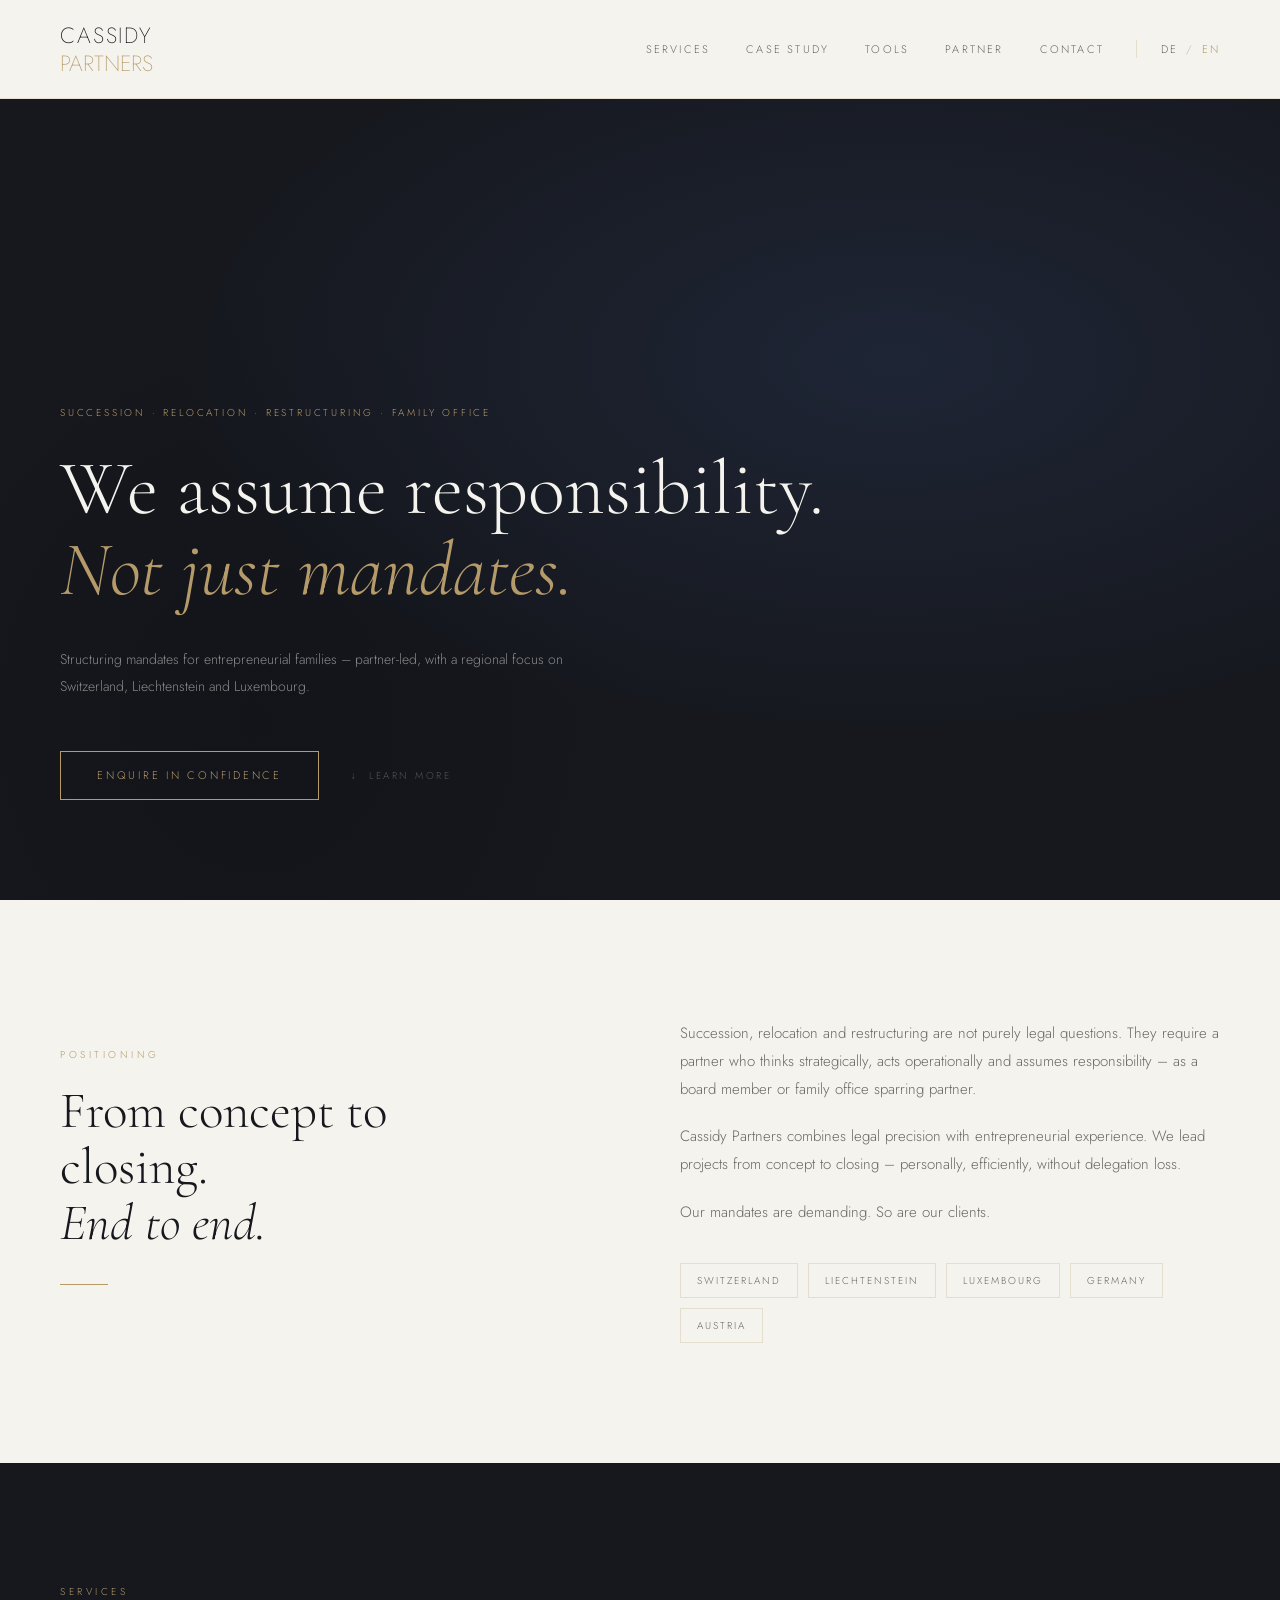
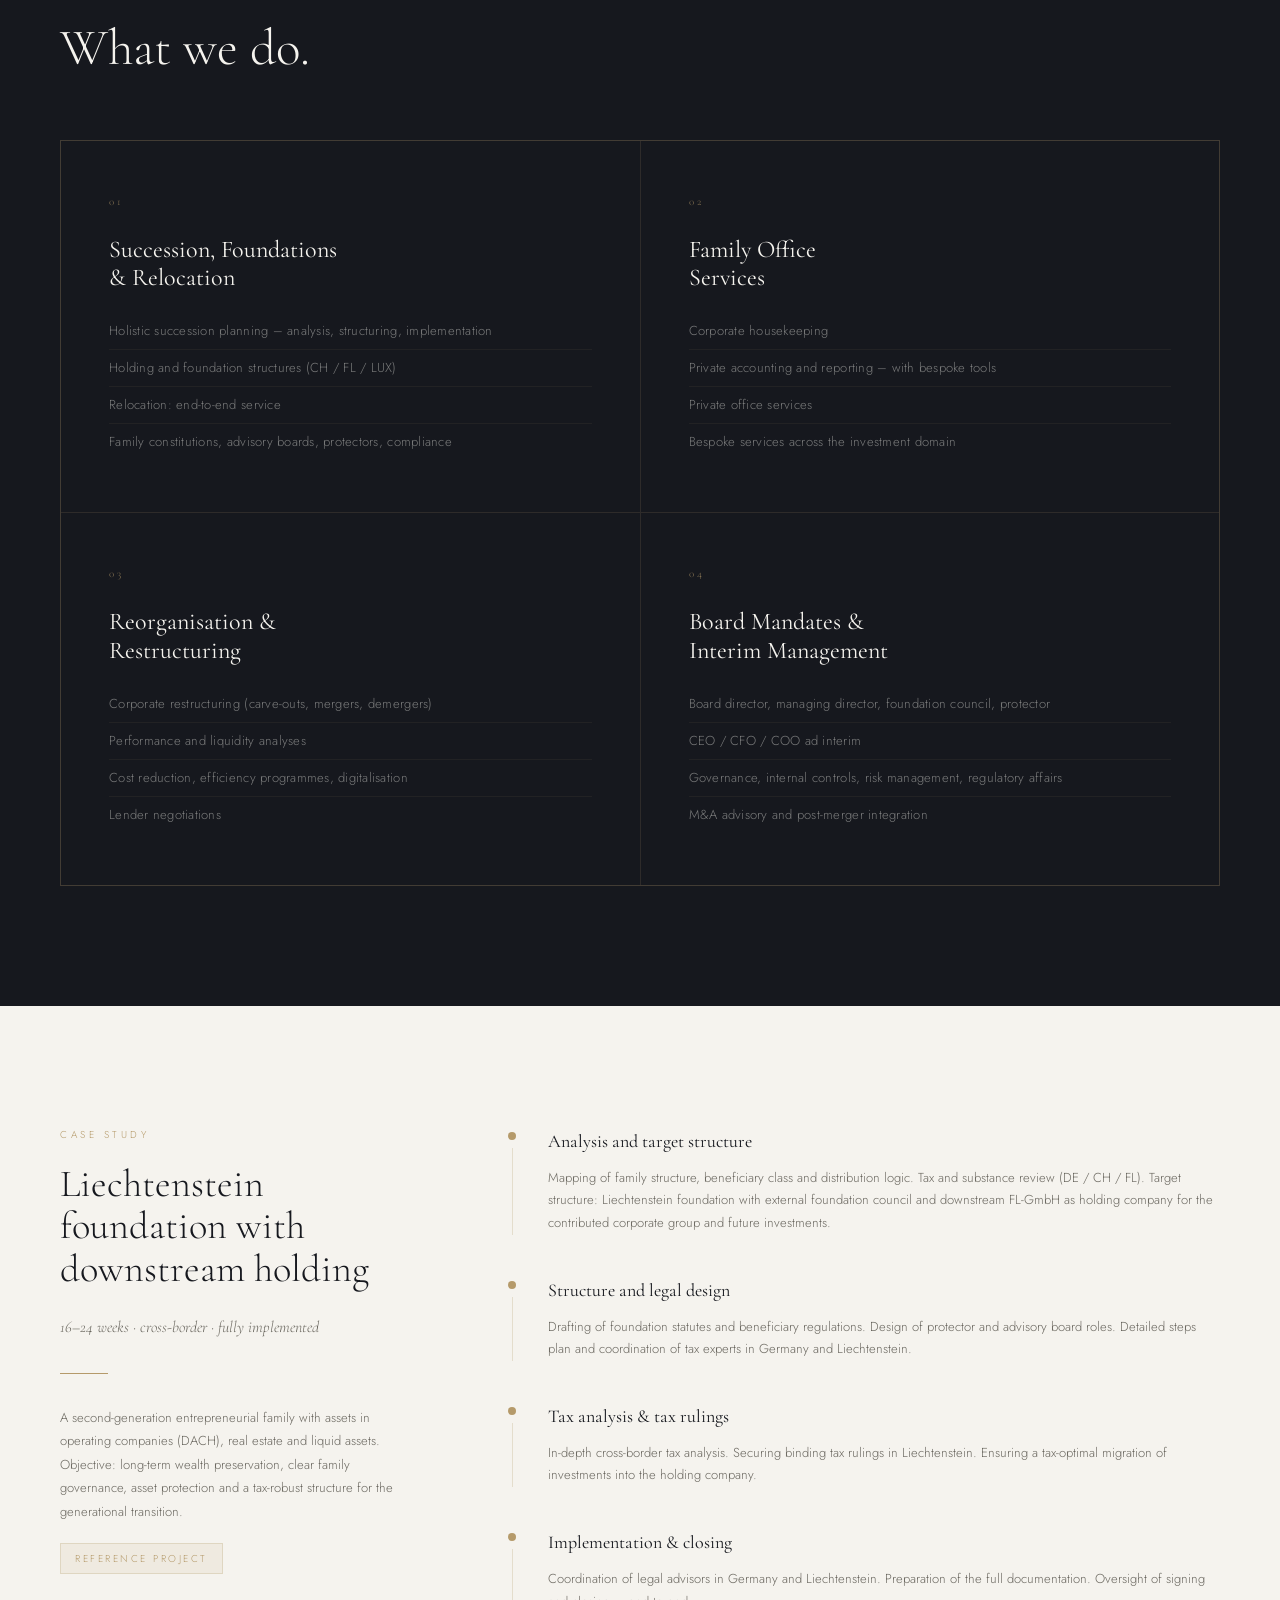
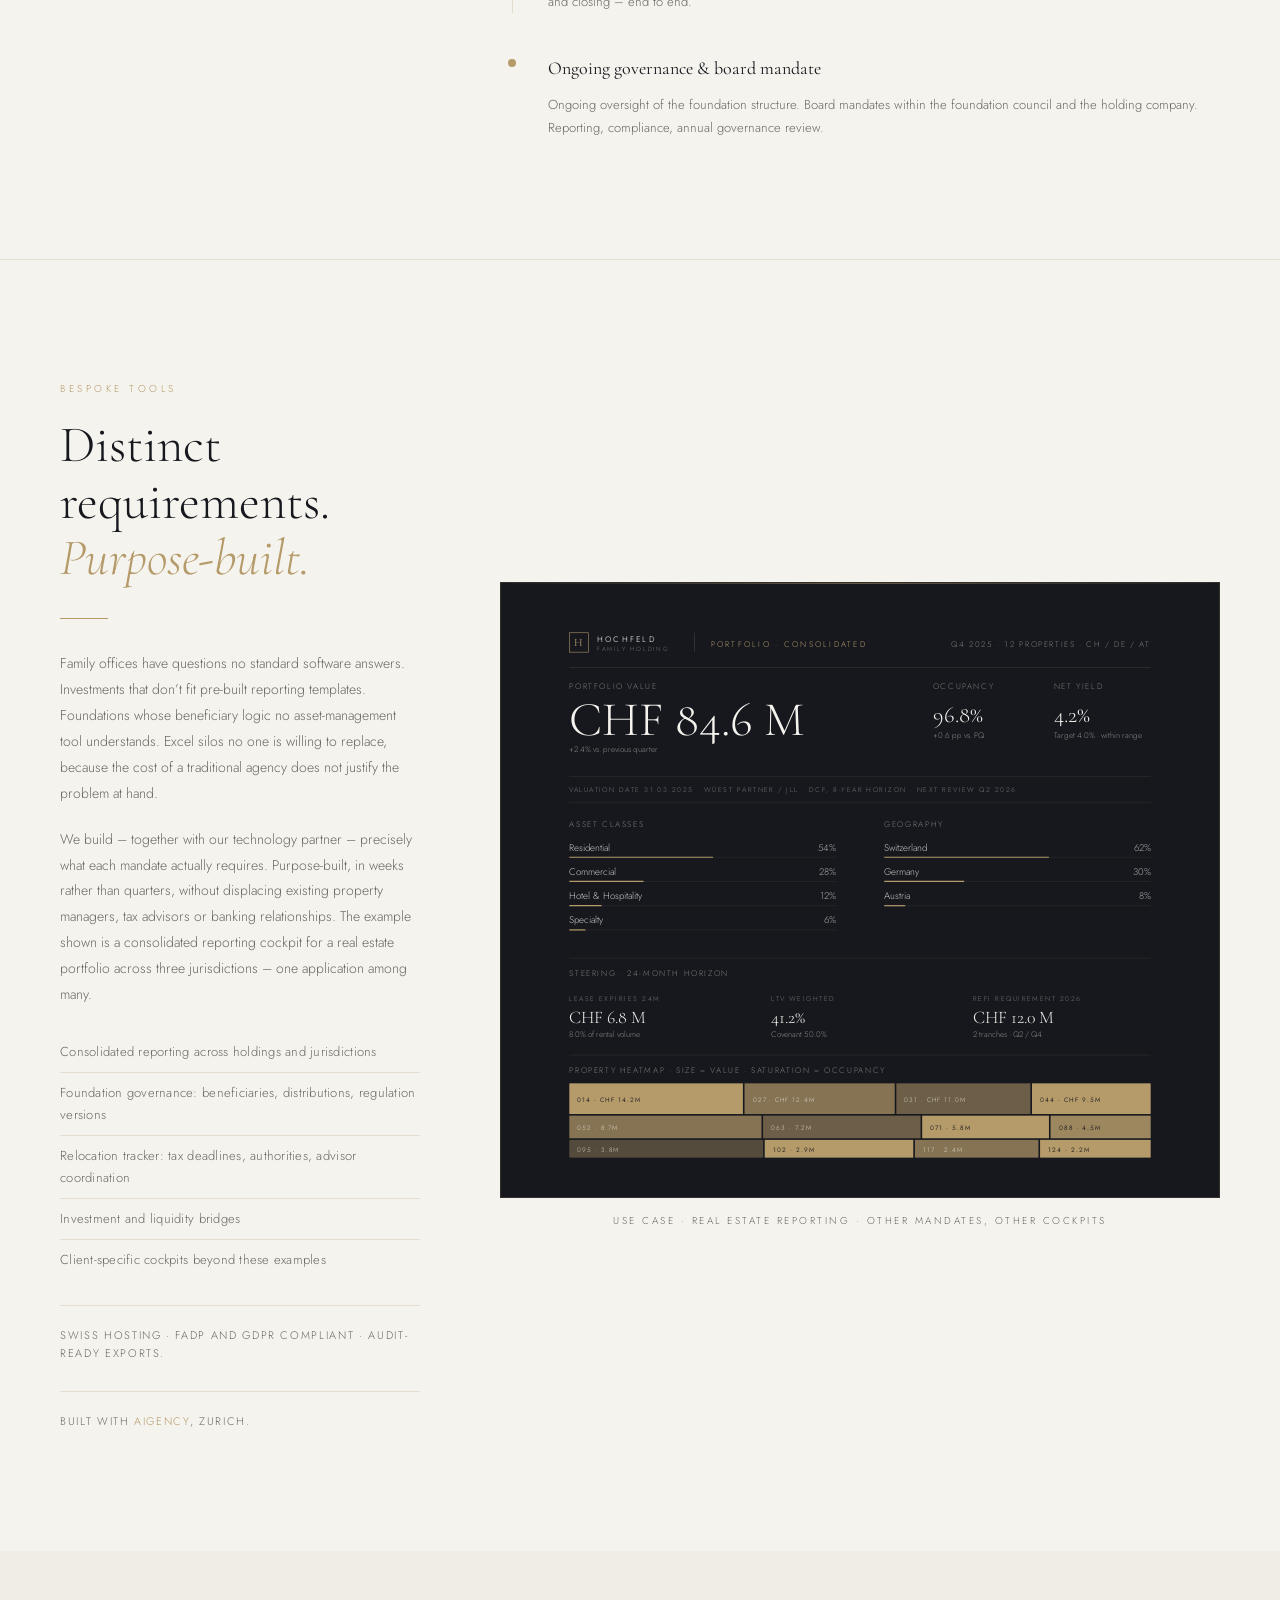
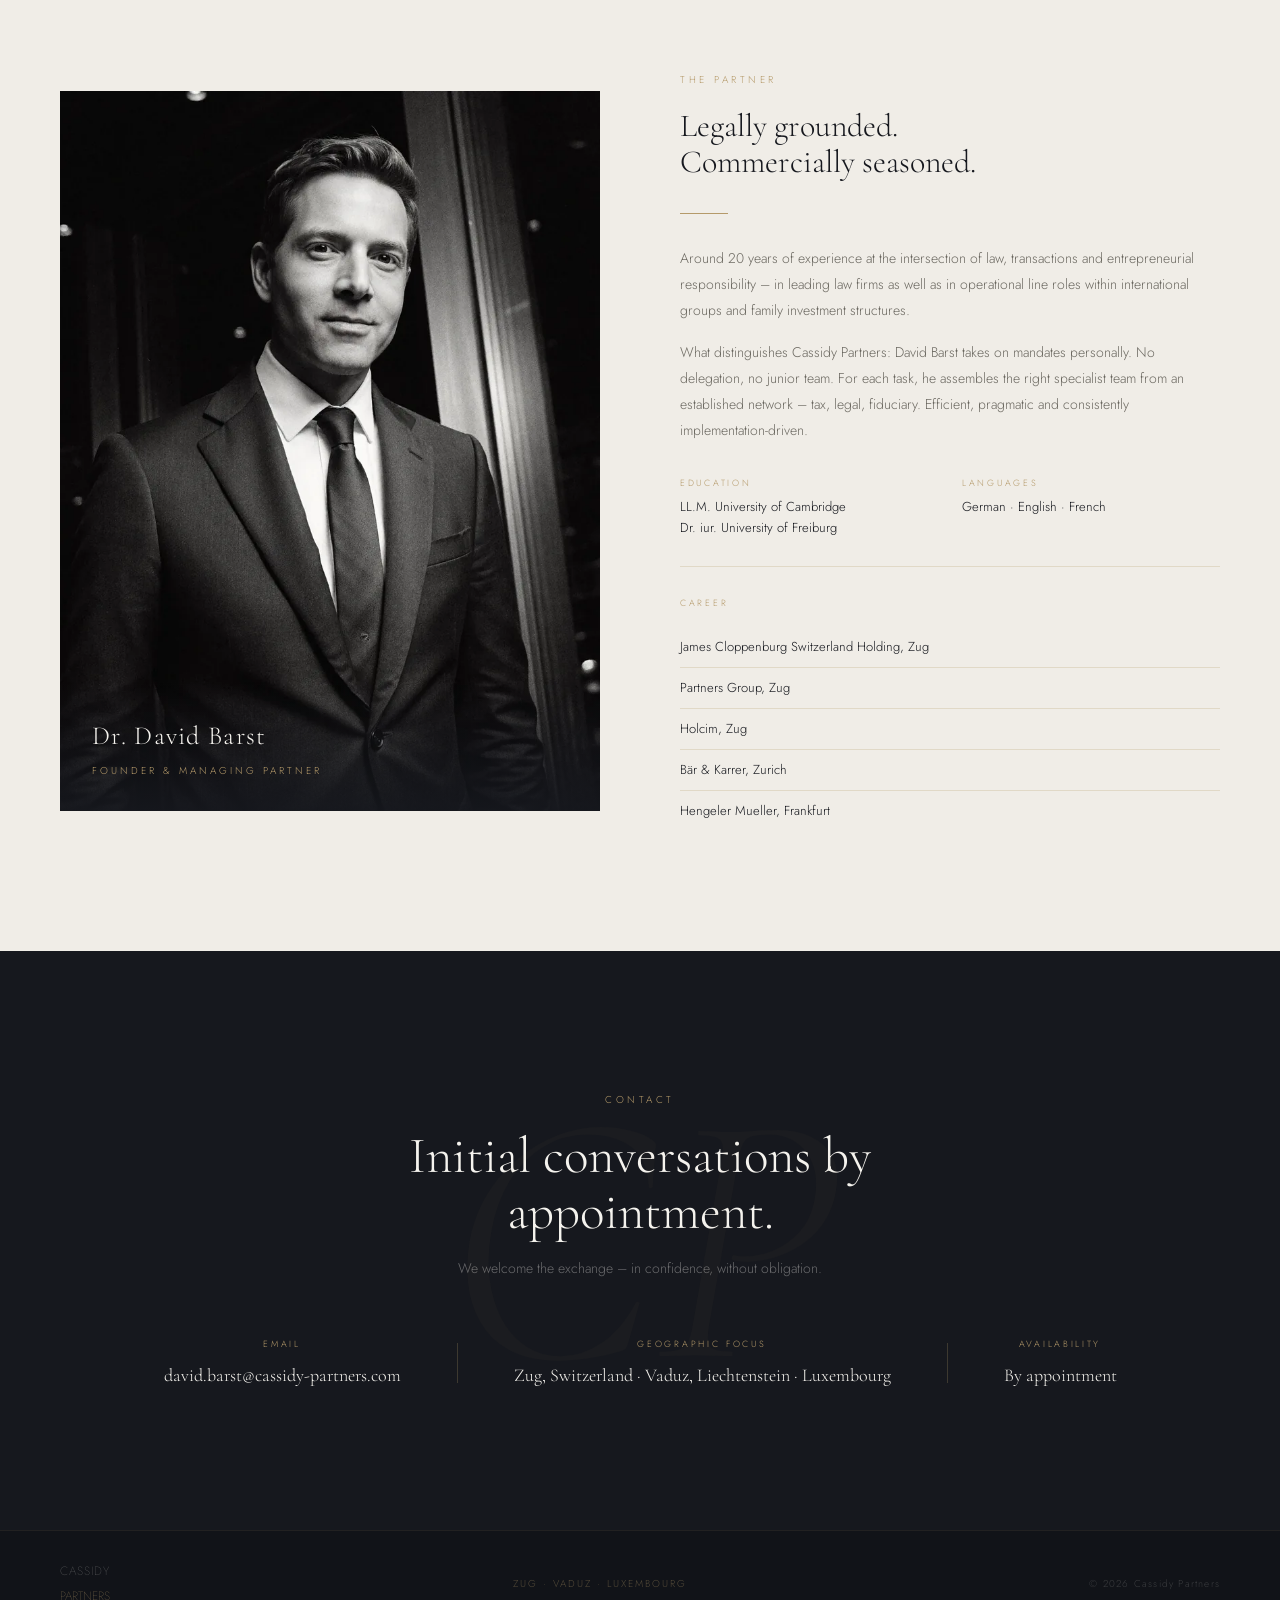
==== index-en.html @ 173b1f9b "Iteration 12: EN-Version + DE|EN-Sprachumschalter" ====
<!DOCTYPE html>
<html lang="en-GB">
<head>
  <meta charset="UTF-8">
  <meta name="viewport" content="width=device-width, initial-scale=1.0">
  <title>Cassidy Partners</title>
  <meta name="description" content="Cassidy Partners structures and implements complex succession, relocation and restructuring projects across Switzerland, Liechtenstein and Luxembourg.">
  <link rel="preconnect" href="https://fonts.googleapis.com">
  <link rel="preconnect" href="https://fonts.gstatic.com" crossorigin>
  <link href="https://fonts.googleapis.com/css2?family=Cormorant+Garamond:ital,wght@0,300;0,400;0,500;1,300;1,400&family=Jost:wght@200;300;400&display=swap" rel="stylesheet">
  <link rel="stylesheet" href="styles.css">
</head>
<body>

<!-- NAV -->
<nav>
  <a class="nav-logo" href="#">
    <span class="l1">Cassidy</span>
    <span class="l2">Partners</span>
  </a>
  <div class="nav-right">
    <ul class="nav-links">
      <li><a href="#leistungen">Services</a></li>
      <li><a href="#case">Case Study</a></li>
      <li><a href="#cockpit">Tools</a></li>
      <li><a href="#partner">Partner</a></li>
      <li><a href="#kontakt">Contact</a></li>
    </ul>
    <div class="nav-lang">
      <a href="index.html">DE</a>
      <span class="nav-lang-sep">/</span>
      <span class="nav-lang-active">EN</span>
    </div>
  </div>
</nav>

<!-- HERO -->
<section id="hero">
  <div class="hero-bg"></div>
  <p class="hero-eyebrow">Succession &middot; Relocation &middot; Restructuring &middot; Family Office</p>
  <h1 class="hero-headline">We assume responsibility.<br><em>Not just mandates.</em></h1>
  <p class="hero-sub">Structuring mandates for entrepreneurial families &ndash; partner-led, with a regional focus on Switzerland, Liechtenstein and Luxembourg.</p>
  <div class="hero-cta">
    <a href="#kontakt" class="btn-primary">Enquire in confidence</a>
    <span class="hero-scroll">&#8595;&nbsp; Learn more</span>
  </div>
</section>

<!-- POSITIONING -->
<section id="intro">
  <div class="intro-left reveal">
    <span class="section-label">Positioning</span>
    <h2 class="section-title">From concept to closing.<br><em>End to end.</em></h2>
    <div class="divider"></div>
  </div>
  <div class="intro-right reveal">
    <p>Succession, relocation and restructuring are not purely legal questions. They require a partner who thinks strategically, acts operationally and assumes responsibility &ndash; as a board member or family office sparring partner.</p>
    <p>Cassidy Partners combines legal precision with entrepreneurial experience. We lead projects from concept to closing &ndash; personally, efficiently, without delegation loss.</p>
    <p>Our mandates are demanding. So are our clients.</p>
    <div class="tag-row">
      <span class="tag">Switzerland</span>
      <span class="tag">Liechtenstein</span>
      <span class="tag">Luxembourg</span>
      <span class="tag">Germany</span>
      <span class="tag">Austria</span>
    </div>
  </div>
</section>

<!-- SERVICES -->
<section id="leistungen">
  <span class="section-label">Services</span>
  <h2 class="section-title reveal">What we do.</h2>
  <div class="services-grid">
    <div class="service-card reveal">
      <span class="service-num">01</span>
      <h3>Succession, Foundations<br>&amp; Relocation</h3>
      <ul>
        <li>Holistic succession planning &ndash; analysis, structuring, implementation</li>
        <li>Holding and foundation structures (CH / FL / LUX)</li>
        <li>Relocation: end-to-end service</li>
        <li>Family constitutions, advisory boards, protectors, compliance</li>
      </ul>
    </div>
    <div class="service-card reveal">
      <span class="service-num">02</span>
      <h3>Family Office<br>Services</h3>
      <ul>
        <li>Corporate housekeeping</li>
        <li>Private accounting and reporting &ndash; with bespoke tools</li>
        <li>Private office services</li>
        <li>Bespoke services across the investment domain</li>
      </ul>
    </div>
    <div class="service-card reveal">
      <span class="service-num">03</span>
      <h3>Reorganisation &amp;<br>Restructuring</h3>
      <ul>
        <li>Corporate restructuring (carve-outs, mergers, demergers)</li>
        <li>Performance and liquidity analyses</li>
        <li>Cost reduction, efficiency programmes, digitalisation</li>
        <li>Lender negotiations</li>
      </ul>
    </div>
    <div class="service-card reveal">
      <span class="service-num">04</span>
      <h3>Board Mandates &amp;<br>Interim Management</h3>
      <ul>
        <li>Board director, managing director, foundation council, protector</li>
        <li>CEO / CFO / COO ad interim</li>
        <li>Governance, internal controls, risk management, regulatory affairs</li>
        <li>M&amp;A advisory and post-merger integration</li>
      </ul>
    </div>
  </div>
</section>

<!-- CASE STUDY -->
<section id="case">
  <div class="case-left reveal">
    <span class="section-label">Case Study</span>
    <h2 class="section-title">Liechtenstein foundation with downstream holding</h2>
    <p class="case-subtitle">16&ndash;24 weeks &middot; cross-border &middot; fully implemented</p>
    <div class="divider"></div>
    <p class="case-context">A second-generation entrepreneurial family with assets in operating companies (DACH), real estate and liquid assets. Objective: long-term wealth preservation, clear family governance, asset protection and a tax-robust structure for the generational transition.</p>
    <span class="case-badge">Reference project</span>
  </div>
  <div class="timeline reveal">
    <div class="timeline-step">
      <div class="step-line"><div class="step-dot"></div><div class="step-connector"></div></div>
      <div class="step-content">
        <h4>Analysis and target structure</h4>
        <p>Mapping of family structure, beneficiary class and distribution logic. Tax and substance review (DE / CH / FL). Target structure: Liechtenstein foundation with external foundation council and downstream FL-GmbH as holding company for the contributed corporate group and future investments.</p>
      </div>
    </div>
    <div class="timeline-step">
      <div class="step-line"><div class="step-dot"></div><div class="step-connector"></div></div>
      <div class="step-content">
        <h4>Structure and legal design</h4>
        <p>Drafting of foundation statutes and beneficiary regulations. Design of protector and advisory board roles. Detailed steps plan and coordination of tax experts in Germany and Liechtenstein.</p>
      </div>
    </div>
    <div class="timeline-step">
      <div class="step-line"><div class="step-dot"></div><div class="step-connector"></div></div>
      <div class="step-content">
        <h4>Tax analysis &amp; tax rulings</h4>
        <p>In-depth cross-border tax analysis. Securing binding tax rulings in Liechtenstein. Ensuring a tax-optimal migration of investments into the holding company.</p>
      </div>
    </div>
    <div class="timeline-step">
      <div class="step-line"><div class="step-dot"></div><div class="step-connector"></div></div>
      <div class="step-content">
        <h4>Implementation &amp; closing</h4>
        <p>Coordination of legal advisors in Germany and Liechtenstein. Preparation of the full documentation. Oversight of signing and closing &ndash; end to end.</p>
      </div>
    </div>
    <div class="timeline-step">
      <div class="step-line"><div class="step-dot"></div></div>
      <div class="step-content">
        <h4>Ongoing governance &amp; board mandate</h4>
        <p>Ongoing oversight of the foundation structure. Board mandates within the foundation council and the holding company. Reporting, compliance, annual governance review.</p>
      </div>
    </div>
  </div>
</section>

<!-- COCKPIT (REAL ESTATE) -->
<section id="cockpit">
  <div class="cockpit-left reveal">
    <span class="section-label">Bespoke Tools</span>
    <h2 class="section-title">Distinct requirements.<br><em>Purpose-built.</em></h2>
    <div class="divider"></div>
    <p class="cockpit-lead">Family offices have questions no standard software answers. Investments that don&rsquo;t fit pre-built reporting templates. Foundations whose beneficiary logic no asset-management tool understands. Excel silos no one is willing to replace, because the cost of a traditional agency does not justify the problem at hand.</p>
    <p class="cockpit-lead">We build &ndash; together with our technology partner &ndash; precisely what each mandate actually requires. Purpose-built, in weeks rather than quarters, without displacing existing property managers, tax advisors or banking relationships. The example shown is a consolidated reporting cockpit for a real estate portfolio across three jurisdictions &ndash; one application among many.</p>
    <ul class="cockpit-features">
      <li>Consolidated reporting across holdings and jurisdictions</li>
      <li>Foundation governance: beneficiaries, distributions, regulation versions</li>
      <li>Relocation tracker: tax deadlines, authorities, advisor coordination</li>
      <li>Investment and liquidity bridges</li>
      <li>Client-specific cockpits beyond these examples</li>
    </ul>
    <div class="cockpit-trust">Swiss hosting &middot; FADP and GDPR compliant &middot; audit-ready exports.</div>
    <div class="cockpit-meta">Built with <a href="https://aigency.ch" target="_blank" rel="noopener">Aigency</a>, Zurich.</div>
  </div>

  <div class="cockpit-right reveal">
    <div class="cockpit-mockup">
      <svg viewBox="0 0 800 680" xmlns="http://www.w3.org/2000/svg" role="img" aria-label="Preview of a consolidated real estate reporting cockpit">
        <defs>
          <style>
            .cp-label    { font-family: 'Jost', sans-serif; font-weight: 300; font-size: 10px; letter-spacing: 2.8px; fill: #b59a6a; }
            .cp-muted    { font-family: 'Jost', sans-serif; font-weight: 300; font-size: 10px; letter-spacing: 2px; fill: rgba(245,243,238,.45); }
            .cp-tiny     { font-family: 'Jost', sans-serif; font-weight: 300; font-size: 8.5px; letter-spacing: 1.8px; fill: rgba(245,243,238,.42); }
            .cp-num-hero { font-family: 'Cormorant Garamond', serif; font-weight: 300; font-size: 60px; fill: #f5f3ee; }
            .cp-num-sub  { font-family: 'Cormorant Garamond', serif; font-weight: 300; font-size: 28px; fill: #f5f3ee; }
            .cp-num-fwd  { font-family: 'Cormorant Garamond', serif; font-weight: 300; font-size: 22px; fill: #f5f3ee; }
            .cp-sub      { font-family: 'Jost', sans-serif; font-weight: 300; font-size: 10px; fill: rgba(245,243,238,.5); }
            .cp-row      { font-family: 'Jost', sans-serif; font-weight: 300; font-size: 12px; fill: rgba(245,243,238,.78); }
            .cp-pct      { font-family: 'Jost', sans-serif; font-weight: 300; font-size: 12px; fill: rgba(245,243,238,.65); }
            .cp-box-lbl       { font-family: 'Jost', sans-serif; font-weight: 400; font-size: 8px; letter-spacing: 1.2px; fill: rgba(22,24,30,.85); }
            .cp-box-lbl-light { font-family: 'Jost', sans-serif; font-weight: 300; font-size: 8px; letter-spacing: 1.2px; fill: rgba(245,243,238,.78); }
            .cp-logo-mark { font-family: 'Cormorant Garamond', serif; font-weight: 400; font-size: 14px; fill: #b59a6a; }
            .cp-logo-name { font-family: 'Jost', sans-serif; font-weight: 400; font-size: 10px; letter-spacing: 2.8px; fill: rgba(245,243,238,.72); }
            .cp-logo-sub  { font-family: 'Jost', sans-serif; font-weight: 300; font-size: 7.5px; letter-spacing: 2.2px; fill: rgba(245,243,238,.42); }
          </style>
        </defs>

        <!-- ============ HEADER ============ -->
        <g transform="translate(40, 22)">
          <rect x="0" y="0" width="24" height="24" fill="none" stroke="#b59a6a" stroke-width="0.7"/>
          <text x="12" y="17" class="cp-logo-mark" text-anchor="middle">H</text>
          <text x="34" y="11" class="cp-logo-name">HOCHFELD</text>
          <text x="34" y="22" class="cp-logo-sub">FAMILY HOLDING</text>
        </g>
        <line x1="195" y1="22" x2="195" y2="46" stroke="rgba(245,243,238,.18)" stroke-width="0.8"/>
        <text x="215" y="40" class="cp-label">PORTFOLIO &middot; CONSOLIDATED</text>
        <text x="760" y="40" class="cp-muted" text-anchor="end">Q4 2025  &middot;  12 PROPERTIES  &middot;  CH / DE / AT</text>
        <line x1="40" y1="65" x2="760" y2="65" stroke="rgba(181,154,106,.18)" stroke-width="1"/>

        <!-- ============ HERO KPI ============ -->
        <text x="40" y="92" class="cp-muted">PORTFOLIO VALUE</text>
        <text x="40" y="148" class="cp-num-hero">CHF 84.6 M</text>
        <text x="40" y="170" class="cp-sub">+2.4% vs. previous quarter</text>

        <text x="490" y="92" class="cp-muted">OCCUPANCY</text>
        <text x="490" y="132" class="cp-num-sub">96.8%</text>
        <text x="490" y="152" class="cp-sub">+0.6 pp vs. PQ</text>

        <text x="640" y="92" class="cp-muted">NET YIELD</text>
        <text x="640" y="132" class="cp-num-sub">4.2%</text>
        <text x="640" y="152" class="cp-sub">Target 4.0% &middot; within range</text>

        <!-- ============ VALUATION LINE ============ -->
        <line x1="40" y1="200" x2="760" y2="200" stroke="rgba(181,154,106,.13)" stroke-width="1"/>
        <text x="40" y="219" class="cp-tiny">VALUATION DATE 31.03.2025  &middot;  W&Uuml;EST PARTNER / JLL  &middot;  DCF, 8-YEAR HORIZON  &middot;  NEXT REVIEW Q2 2026</text>
        <line x1="40" y1="232" x2="760" y2="232" stroke="rgba(181,154,106,.13)" stroke-width="1"/>

        <!-- ============ ASSET CLASSES + GEOGRAPHY ============ -->
        <text x="40" y="262" class="cp-muted">ASSET CLASSES</text>
        <text x="40" y="292" class="cp-row">Residential</text>
        <text x="370" y="292" class="cp-pct" text-anchor="end">54%</text>
        <line x1="40" y1="300" x2="218" y2="300" stroke="#b59a6a" stroke-width="1.5"/>
        <line x1="218" y1="300" x2="370" y2="300" stroke="rgba(181,154,106,.12)" stroke-width="1"/>
        <text x="40" y="322" class="cp-row">Commercial</text>
        <text x="370" y="322" class="cp-pct" text-anchor="end">28%</text>
        <line x1="40" y1="330" x2="132" y2="330" stroke="#b59a6a" stroke-width="1.5"/>
        <line x1="132" y1="330" x2="370" y2="330" stroke="rgba(181,154,106,.12)" stroke-width="1"/>
        <text x="40" y="352" class="cp-row">Hotel &amp; Hospitality</text>
        <text x="370" y="352" class="cp-pct" text-anchor="end">12%</text>
        <line x1="40" y1="360" x2="80" y2="360" stroke="#b59a6a" stroke-width="1.5"/>
        <line x1="80" y1="360" x2="370" y2="360" stroke="rgba(181,154,106,.12)" stroke-width="1"/>
        <text x="40" y="382" class="cp-row">Specialty</text>
        <text x="370" y="382" class="cp-pct" text-anchor="end">6%</text>
        <line x1="40" y1="390" x2="60" y2="390" stroke="#b59a6a" stroke-width="1.5"/>
        <line x1="60" y1="390" x2="370" y2="390" stroke="rgba(181,154,106,.12)" stroke-width="1"/>

        <text x="430" y="262" class="cp-muted">GEOGRAPHY</text>
        <text x="430" y="292" class="cp-row">Switzerland</text>
        <text x="760" y="292" class="cp-pct" text-anchor="end">62%</text>
        <line x1="430" y1="300" x2="634" y2="300" stroke="#b59a6a" stroke-width="1.5"/>
        <line x1="634" y1="300" x2="760" y2="300" stroke="rgba(181,154,106,.12)" stroke-width="1"/>
        <text x="430" y="322" class="cp-row">Germany</text>
        <text x="760" y="322" class="cp-pct" text-anchor="end">30%</text>
        <line x1="430" y1="330" x2="529" y2="330" stroke="#b59a6a" stroke-width="1.5"/>
        <line x1="529" y1="330" x2="760" y2="330" stroke="rgba(181,154,106,.12)" stroke-width="1"/>
        <text x="430" y="352" class="cp-row">Austria</text>
        <text x="760" y="352" class="cp-pct" text-anchor="end">8%</text>
        <line x1="430" y1="360" x2="456" y2="360" stroke="#b59a6a" stroke-width="1.5"/>
        <line x1="456" y1="360" x2="760" y2="360" stroke="rgba(181,154,106,.12)" stroke-width="1"/>

        <!-- ============ FORWARD-LOOKING ============ -->
        <line x1="40" y1="425" x2="760" y2="425" stroke="rgba(181,154,106,.13)" stroke-width="1"/>
        <text x="40" y="447" class="cp-muted">STEERING  &middot;  24-MONTH HORIZON</text>
        <text x="40" y="478" class="cp-tiny">LEASE EXPIRIES 24M</text>
        <text x="40" y="505" class="cp-num-fwd">CHF 6.8 M</text>
        <text x="40" y="523" class="cp-sub">8.0% of rental volume</text>
        <text x="290" y="478" class="cp-tiny">LTV WEIGHTED</text>
        <text x="290" y="505" class="cp-num-fwd">41.2%</text>
        <text x="290" y="523" class="cp-sub">Covenant 50.0%</text>
        <text x="540" y="478" class="cp-tiny">REFI REQUIREMENT 2026</text>
        <text x="540" y="505" class="cp-num-fwd">CHF 12.0 M</text>
        <text x="540" y="523" class="cp-sub">2 tranches &middot; Q2 / Q4</text>

        <!-- ============ PROPERTY HEATMAP ============ -->
        <line x1="40" y1="545" x2="760" y2="545" stroke="rgba(181,154,106,.13)" stroke-width="1"/>
        <text x="40" y="567" class="cp-muted">PROPERTY HEATMAP  &middot;  SIZE = VALUE  &middot;  SATURATION = OCCUPANCY</text>

        <!-- Row 1: Large properties (height 38px) -->
        <rect x="40"  y="580" width="215" height="38" fill="#b59a6a" fill-opacity="1.0"/>
        <text x="50"  y="603" class="cp-box-lbl">014 &middot; CHF 14.2M</text>
        <rect x="257" y="580" width="186" height="38" fill="#b59a6a" fill-opacity="0.70"/>
        <text x="267" y="603" class="cp-box-lbl-light">027 &middot; CHF 12.4M</text>
        <rect x="445" y="580" width="166" height="38" fill="#b59a6a" fill-opacity="0.55"/>
        <text x="455" y="603" class="cp-box-lbl-light">031 &middot; CHF 11.0M</text>
        <rect x="613" y="580" width="147" height="38" fill="#b59a6a" fill-opacity="1.0"/>
        <text x="623" y="603" class="cp-box-lbl">044 &middot; CHF 9.5M</text>

        <!-- Row 2: Medium properties (height 28px) -->
        <rect x="40"  y="620" width="238" height="28" fill="#b59a6a" fill-opacity="0.70"/>
        <text x="50"  y="638" class="cp-box-lbl-light">052 &middot; 8.7M</text>
        <rect x="280" y="620" width="195" height="28" fill="#b59a6a" fill-opacity="0.55"/>
        <text x="290" y="638" class="cp-box-lbl-light">063 &middot; 7.2M</text>
        <rect x="477" y="620" width="157" height="28" fill="#b59a6a" fill-opacity="1.0"/>
        <text x="487" y="638" class="cp-box-lbl">071 &middot; 5.8M</text>
        <rect x="636" y="620" width="124" height="28" fill="#b59a6a" fill-opacity="0.85"/>
        <text x="646" y="638" class="cp-box-lbl">088 &middot; 4.5M</text>

        <!-- Row 3: Small properties (height 22px) -->
        <rect x="40"  y="650" width="240" height="22" fill="#b59a6a" fill-opacity="0.40"/>
        <text x="50"  y="665" class="cp-box-lbl-light">095 &middot; 3.8M</text>
        <rect x="282" y="650" width="184" height="22" fill="#b59a6a" fill-opacity="1.0"/>
        <text x="292" y="665" class="cp-box-lbl">102 &middot; 2.9M</text>
        <rect x="468" y="650" width="153" height="22" fill="#b59a6a" fill-opacity="0.70"/>
        <text x="478" y="665" class="cp-box-lbl-light">117 &middot; 2.4M</text>
        <rect x="623" y="650" width="137" height="22" fill="#b59a6a" fill-opacity="1.0"/>
        <text x="633" y="665" class="cp-box-lbl">124 &middot; 2.2M</text>
      </svg>
    </div>
    <div class="cockpit-caption">Use case &middot; Real estate reporting &middot; Other mandates, other cockpits</div>
  </div>
</section>

<!-- PARTNER -->
<section id="partner">
  <div class="partner-portrait reveal">
    <picture>
      <source type="image/webp"
              srcset="assets/david-barst-800w.webp 800w,
                      assets/david-barst-1600w.webp 1600w"
              sizes="(max-width: 900px) 100vw, 50vw">
      <img src="assets/david-barst-800w.jpg"
           srcset="assets/david-barst-800w.jpg 800w,
                   assets/david-barst-1600w.jpg 1600w"
           sizes="(max-width: 900px) 100vw, 50vw"
           alt="Dr. David Barst, Founder and Managing Partner Cassidy Partners"
           class="portrait-img"
           loading="lazy">
    </picture>
    <div class="portrait-overlay">
      <div class="portrait-name">Dr. David Barst</div>
      <div class="portrait-title">Founder &amp; Managing Partner</div>
    </div>
  </div>
  <div class="partner-bio reveal">
    <span class="section-label">The Partner</span>
    <h3>Legally grounded.<br>Commercially seasoned.</h3>
    <div class="divider"></div>
    <p>Around 20 years of experience at the intersection of law, transactions and entrepreneurial responsibility &ndash; in leading law firms as well as in operational line roles within international groups and family investment structures.</p>
    <p>What distinguishes Cassidy Partners: David Barst takes on mandates personally. No delegation, no junior team. For each task, he assembles the right specialist team from an established network &ndash; tax, legal, fiduciary. Efficient, pragmatic and consistently implementation-driven.</p>
    <div class="bio-facts">
      <div>
        <span class="bio-fact-label">Education</span>
        <div class="bio-fact-val">LL.M. University of Cambridge<br>Dr. iur. University of Freiburg</div>
      </div>
      <div>
        <span class="bio-fact-label">Languages</span>
        <div class="bio-fact-val">German &middot; English &middot; French</div>
      </div>
    </div>
    <div class="stations">
      <span class="stations-label">Career</span>
      <div class="station-row"><span class="station-name">James Cloppenburg Switzerland Holding, Zug</span></div>
      <div class="station-row"><span class="station-name">Partners Group, Zug</span></div>
      <div class="station-row"><span class="station-name">Holcim, Zug</span></div>
      <div class="station-row"><span class="station-name">B&auml;r &amp; Karrer, Zurich</span></div>
      <div class="station-row"><span class="station-name">Hengeler Mueller, Frankfurt</span></div>
    </div>
  </div>
</section>

<!-- CONTACT -->
<section id="kontakt">
  <span class="section-label">Contact</span>
  <h2 class="section-title reveal">Initial conversations by appointment.</h2>
  <p class="contact-sub reveal">We welcome the exchange &ndash; in confidence, without obligation.</p>
  <div class="contact-links reveal">
    <div class="contact-link">
      <span class="contact-link-label">Email</span>
      <a href="mailto:david.barst@cassidy-partners.com" class="contact-link-val">david.barst@cassidy-partners.com</a>
    </div>
    <div class="contact-vdivider"></div>
    <div class="contact-link">
      <span class="contact-link-label">Geographic focus</span>
      <span class="contact-link-val">Zug, Switzerland &middot; Vaduz, Liechtenstein &middot; Luxembourg</span>
    </div>
    <div class="contact-vdivider"></div>
    <div class="contact-link">
      <span class="contact-link-label">Availability</span>
      <span class="contact-link-val">By appointment</span>
    </div>
  </div>
</section>

<!-- FOOTER -->
<footer>
  <a class="footer-logo" href="#">
    <span class="l1">Cassidy</span>
    <span class="l2">Partners</span>
  </a>
  <div class="footer-locs">Zug &middot; Vaduz &middot; Luxembourg</div>
  <div class="footer-copy">&copy; 2026 Cassidy Partners</div>
</footer>

<script src="script.js"></script>
</body>
</html>
---- styles.css ----
/* ====================================================================
   CASSIDY PARTNERS – Stylesheet
   --------------------------------------------------------------------
   Palette:  Ink / Bone / Gold
   Type:     Cormorant Garamond (display) + Jost (UI)
   ==================================================================== */

*, *::before, *::after { margin: 0; padding: 0; box-sizing: border-box; }

:root {
  --ink:   #16181e;
  --bone:  #f5f3ee;
  --gold:  #b59a6a;
  --muted: #6b6860;
  --line:  rgba(181,154,106,0.25);
}

html { scroll-behavior: smooth; }

body {
  background: var(--bone);
  color: var(--ink);
  font-family: 'Jost', sans-serif;
  font-weight: 300;
  font-size: 15px;
  line-height: 1.7;
  overflow-x: hidden;
}

/* ── NAV ───────────────────────────────────────────────────────────── */
nav {
  position: fixed; top: 0; left: 0; right: 0; z-index: 100;
  display: flex; justify-content: space-between; align-items: center;
  padding: 24px 60px;
  background: var(--bone);
  border-bottom: 1px solid var(--line);
  animation: fadeDown .8s ease both;
}
.nav-logo {
  display: inline-flex; flex-direction: column; gap: 6px; text-decoration: none;
}
.nav-logo .l1 {
  font-family: 'Jost', sans-serif; font-weight: 200; font-size: 22px;
  text-transform: uppercase; line-height: 1; color: var(--ink);
  white-space: nowrap; display: block;
}
.nav-logo .l2 {
  font-family: 'Jost', sans-serif; font-weight: 200; font-size: 22px;
  text-transform: uppercase; line-height: 1; color: var(--gold);
  white-space: nowrap; display: block;
}
.nav-links { display: flex; gap: 36px; list-style: none; }
.nav-links a {
  font-size: 11px; letter-spacing: .2em; text-transform: uppercase;
  color: var(--muted); text-decoration: none; transition: color .3s;
}
.nav-links a:hover { color: var(--gold); }

.nav-right {
  display: flex;
  align-items: center;
  gap: 32px;
}
.nav-lang {
  display: flex;
  gap: 8px;
  align-items: center;
  padding-left: 24px;
  border-left: 1px solid var(--line);
  font-size: 11px;
  letter-spacing: .2em;
  text-transform: uppercase;
}
.nav-lang a {
  color: var(--muted);
  text-decoration: none;
  transition: color .3s;
}
.nav-lang a:hover {
  color: var(--gold);
}
.nav-lang-active {
  color: var(--gold);
}
.nav-lang-sep {
  color: var(--muted);
  opacity: .4;
}

/* ── HERO ──────────────────────────────────────────────────────────── */
#hero {
  min-height: 100vh;
  display: flex; flex-direction: column; justify-content: flex-end;
  padding: 0 60px 100px;
  position: relative; overflow: hidden;
  background: #16181e;
}
.hero-bg {
  position: absolute; inset: 0;
  background:
    radial-gradient(ellipse 80% 60% at 70% 40%, #1e2535 0%, transparent 70%),
    radial-gradient(ellipse 50% 80% at 20% 80%, #12141a 0%, transparent 60%);
}
.hero-vline {
  position: absolute; top: 0; left: 60px;
  width: 1px; height: 100%;
  background: linear-gradient(to bottom, transparent, var(--gold), transparent);
  opacity: .2;
}
.hero-eyebrow {
  position: relative;
  font-size: 10px; letter-spacing: .28em; text-transform: uppercase;
  color: var(--gold); margin-bottom: 28px;
  animation: fadeUp .9s .3s ease both;
}
.hero-headline {
  position: relative;
  font-family: 'Cormorant Garamond', serif; font-weight: 300;
  font-size: clamp(48px, 6vw, 88px); line-height: 1.05; color: var(--bone);
  max-width: 780px;
  animation: fadeUp .9s .5s ease both;
}
.hero-headline em { font-style: italic; color: var(--gold); }
.hero-sub {
  position: relative;
  margin-top: 36px; max-width: 540px;
  font-size: 14px; line-height: 1.9; color: rgba(245,243,238,.52);
  animation: fadeUp .9s .7s ease both;
}
.hero-cta {
  position: relative; margin-top: 52px;
  display: flex; align-items: center; gap: 32px;
  animation: fadeUp .9s .9s ease both;
}
.btn-primary {
  display: inline-block; padding: 14px 36px;
  background: transparent; border: 1px solid var(--gold); color: var(--gold);
  font-family: 'Jost', sans-serif; font-size: 11px; letter-spacing: .25em;
  text-transform: uppercase; text-decoration: none; transition: background .3s, color .3s;
}
.btn-primary:hover { background: var(--gold); color: var(--ink); }
.hero-scroll {
  font-size: 10px; letter-spacing: .25em; text-transform: uppercase;
  color: rgba(245,243,238,.28);
}

/* ── SECTIONS ──────────────────────────────────────────────────────── */
section { padding: 120px 60px; }
.section-label {
  font-size: 10px; letter-spacing: .35em; text-transform: uppercase;
  color: var(--gold); margin-bottom: 20px; display: block;
}
.section-title {
  font-family: 'Cormorant Garamond', serif; font-weight: 300;
  font-size: clamp(34px, 4vw, 56px); line-height: 1.1; margin-bottom: 24px;
}
.divider { width: 48px; height: 1px; background: var(--gold); margin: 32px 0; }

/* ── POSITIONIERUNG ────────────────────────────────────────────────── */
#intro {
  background: var(--bone);
  display: grid; grid-template-columns: 1fr 1fr; gap: 80px; align-items: center;
}
.intro-left .section-title { max-width: 440px; }
.intro-right p {
  color: var(--muted); font-size: 15px; line-height: 1.85; margin-bottom: 20px;
}
.intro-right p:last-of-type { margin-bottom: 0; }
.tag-row { display: flex; flex-wrap: wrap; gap: 10px; margin-top: 36px; }
.tag {
  font-size: 10px; letter-spacing: .2em; text-transform: uppercase;
  border: 1px solid var(--line); padding: 8px 16px; color: var(--muted);
}

/* ── LEISTUNGEN ────────────────────────────────────────────────────── */
#leistungen { background: var(--ink); color: var(--bone); }
#leistungen .section-title { color: var(--bone); }
.services-grid {
  display: grid; grid-template-columns: repeat(2, 1fr);
  gap: 1px; margin-top: 64px;
  border: 1px solid rgba(181,154,106,.15);
  background: rgba(181,154,106,.15);
}
.service-card {
  background: var(--ink); padding: 52px 48px;
  transition: background .4s; position: relative; overflow: hidden;
}
.service-card::before {
  content: ''; position: absolute; top: 0; left: 0;
  width: 2px; height: 0; background: var(--gold); transition: height .5s ease;
}
.service-card:hover::before { height: 100%; }
.service-card:hover { background: #1c1f29; }
.service-num {
  font-family: 'Cormorant Garamond', serif; font-size: 11px; letter-spacing: .3em;
  color: var(--gold); opacity: .7; margin-bottom: 24px; display: block;
}
.service-card h3 {
  font-family: 'Cormorant Garamond', serif; font-weight: 400; font-size: 24px;
  color: var(--bone); margin-bottom: 20px; line-height: 1.2;
}
.service-card ul { list-style: none; padding: 0; }
.service-card ul li {
  font-size: 13px; color: rgba(245,243,238,.45);
  padding: 7px 0; border-bottom: 1px solid rgba(181,154,106,.08); letter-spacing: .02em;
}
.service-card ul li:last-child { border-bottom: none; }

/* ── CASE STUDY ────────────────────────────────────────────────────── */
#case {
  background: var(--bone);
  display: grid; grid-template-columns: 1fr 2fr; gap: 80px; align-items: start;
}
.case-left { position: sticky; top: 100px; }
.case-left .section-title { font-size: clamp(26px, 3vw, 40px); }
.case-subtitle {
  font-style: italic; font-family: 'Cormorant Garamond', serif;
  font-size: 16px; color: var(--muted); margin-top: 6px; margin-bottom: 24px;
}
.case-context { font-size: 13px; color: var(--muted); line-height: 1.8; }
.case-badge {
  display: inline-block; margin-top: 20px; padding: 6px 14px;
  background: rgba(181,154,106,.1); border: 1px solid var(--line);
  font-size: 10px; letter-spacing: .25em; text-transform: uppercase; color: var(--gold);
}
.timeline { display: flex; flex-direction: column; }
.timeline-step {
  display: grid; grid-template-columns: 24px 1fr; gap: 24px; padding-bottom: 40px;
}
.timeline-step:last-child { padding-bottom: 0; }
.step-line { display: flex; flex-direction: column; align-items: center; }
.step-dot {
  width: 8px; height: 8px; border-radius: 50%;
  background: var(--gold); flex-shrink: 0; margin-top: 6px;
}
.step-connector { width: 1px; flex: 1; background: var(--line); margin-top: 8px; }
.timeline-step:last-child .step-connector { display: none; }
.step-content h4 {
  font-family: 'Cormorant Garamond', serif; font-weight: 400;
  font-size: 18px; margin-bottom: 10px;
}
.step-content p { font-size: 13px; color: var(--muted); line-height: 1.75; }

/* ── COCKPIT (REAL ESTATE) ─────────────────────────────────────────── */
#cockpit {
  background: var(--bone);
  display: grid; grid-template-columns: 1fr 2fr; gap: 80px; align-items: center;
  border-top: 1px solid var(--line);
}
.cockpit-left .section-title { max-width: 440px; }
.cockpit-left .section-title em { font-style: italic; color: var(--gold); }
.cockpit-lead {
  font-size: 14px; color: var(--muted); line-height: 1.85; margin-bottom: 20px;
}
.cockpit-features { list-style: none; padding: 0; margin-top: 24px; }
.cockpit-features li {
  font-size: 13px; color: var(--muted);
  padding: 9px 0; border-bottom: 1px solid var(--line); letter-spacing: .02em;
}
.cockpit-features li:last-child { border-bottom: none; }
.cockpit-trust {
  margin-top: 24px;
  padding-top: 20px;
  border-top: 1px solid var(--line);
  font-size: 11px;
  letter-spacing: .15em;
  color: var(--muted);
  text-transform: uppercase;
}
.cockpit-meta {
  margin-top: 28px; padding-top: 20px; border-top: 1px solid var(--line);
  font-size: 11px; letter-spacing: .15em; color: var(--muted); text-transform: uppercase;
}
.cockpit-meta a {
  color: var(--gold); text-decoration: none;
  border-bottom: 1px solid transparent; transition: border-color .3s;
}
.cockpit-meta a:hover { border-bottom-color: var(--gold); }
.cockpit-mockup {
  background: var(--ink);
  border: 1px solid rgba(181,154,106,.18);
  padding: 32px 36px;
  position: relative; overflow: hidden;
}
.cockpit-mockup::before {
  content: ''; position: absolute; top: 0; left: 0; right: 0; height: 1px;
  background: linear-gradient(90deg, transparent, var(--gold), transparent);
  opacity: .5;
}
.cockpit-mockup svg { display: block; width: 100%; height: auto; }
.cockpit-caption {
  margin-top: 14px;
  font-size: 10px; letter-spacing: .25em; text-transform: uppercase;
  color: var(--muted); text-align: center;
}

/* ── PARTNER ───────────────────────────────────────────────────────── */
#partner {
  background: #f0ede7;
  display: grid; grid-template-columns: 1fr 1fr; gap: 80px; align-items: center;
}
.partner-portrait {
  aspect-ratio: 3/4; background: var(--ink);
  position: relative; overflow: hidden;
  display: flex; align-items: center; justify-content: center;
}
.portrait-placeholder {
  font-family: 'Cormorant Garamond', serif; font-size: 80px;
  color: rgba(245,243,238,.06); font-style: italic; user-select: none;
}
.portrait-img {
  width: 100%;
  height: 100%;
  object-fit: cover;
  display: block;
}
.portrait-overlay {
  position: absolute; bottom: 0; left: 0; right: 0; padding: 32px;
  background: linear-gradient(transparent, rgba(22,24,30,.9));
}
.portrait-name {
  font-family: 'Cormorant Garamond', serif; font-weight: 300;
  font-size: 26px; color: var(--bone); letter-spacing: .05em;
}
.portrait-title {
  font-size: 10px; letter-spacing: .3em; text-transform: uppercase;
  color: var(--gold); margin-top: 4px;
}
.partner-bio h3 {
  font-family: 'Cormorant Garamond', serif; font-weight: 300;
  font-size: 32px; margin-bottom: 20px; line-height: 1.15;
}
.partner-bio p {
  font-size: 14px; color: var(--muted); line-height: 1.85; margin-bottom: 16px;
}
.bio-facts {
  margin-top: 32px; display: grid; grid-template-columns: 1fr 1fr; gap: 24px;
}
.bio-fact-label {
  font-size: 9px; letter-spacing: .3em; text-transform: uppercase;
  color: var(--gold); margin-bottom: 6px; display: block;
}
.bio-fact-val { font-size: 13px; color: var(--ink); line-height: 1.6; }
.stations { margin-top: 28px; padding-top: 28px; border-top: 1px solid var(--line); }
.stations-label {
  font-size: 9px; letter-spacing: .3em; text-transform: uppercase;
  color: var(--gold); margin-bottom: 16px; display: block;
}
.station-row {
  display: flex; justify-content: space-between; align-items: baseline;
  padding: 9px 0; border-bottom: 1px solid var(--line); font-size: 13px;
}
.station-row:last-child { border-bottom: none; }
.station-name { color: var(--ink); }

/* ── KONTAKT ───────────────────────────────────────────────────────── */
#kontakt {
  background: var(--ink); text-align: center;
  padding: 140px 60px; position: relative; overflow: hidden;
}
#kontakt::before {
  content: 'CP'; position: absolute; top: 50%; left: 50%;
  transform: translate(-50%,-50%);
  font-family: 'Cormorant Garamond', serif; font-size: 360px; font-style: italic;
  color: rgba(181,154,106,.03); pointer-events: none; white-space: nowrap; line-height: 1;
}
#kontakt .section-label { display: block; }
#kontakt .section-title { color: var(--bone); max-width: 540px; margin: 0 auto 16px; }
.contact-sub {
  color: rgba(245,243,238,.38); font-size: 14px;
  max-width: 400px; margin: 0 auto 56px;
}
.contact-links {
  display: flex; justify-content: center; gap: 56px; flex-wrap: wrap; align-items: center;
}
.contact-link { text-align: center; }
.contact-link-label {
  font-size: 9px; letter-spacing: .3em; text-transform: uppercase;
  color: var(--gold); margin-bottom: 8px; display: block;
}
.contact-link-val {
  font-family: 'Cormorant Garamond', serif; font-size: 18px;
  color: var(--bone); text-decoration: none; transition: color .3s;
}
.contact-link-val:hover { color: var(--gold); }
.contact-vdivider { width: 1px; height: 40px; background: var(--line); }

/* ── FOOTER ────────────────────────────────────────────────────────── */
footer {
  background: #111318; padding: 30px 60px;
  display: flex; justify-content: space-between; align-items: center;
  border-top: 1px solid rgba(181,154,106,.1);
}
.footer-logo { display: inline-flex; flex-direction: column; gap: 4px; text-decoration: none; }
.footer-logo .l1 {
  font-family: 'Jost', sans-serif; font-weight: 200; font-size: 12px;
  text-transform: uppercase; color: rgba(245,243,238,.28); white-space: nowrap; display: block;
}
.footer-logo .l2 {
  font-family: 'Jost', sans-serif; font-weight: 200; font-size: 12px;
  text-transform: uppercase; color: rgba(181,154,106,.5); white-space: nowrap; display: block;
}
.footer-locs {
  font-size: 10px; letter-spacing: .2em; text-transform: uppercase; color: rgba(181,154,106,.4);
}
.footer-copy { font-size: 10px; letter-spacing: .12em; color: rgba(245,243,238,.18); }
.footer-legal {
  font-size: 10px; letter-spacing: .15em; text-transform: uppercase;
  color: rgba(245,243,238,.28);
}
.footer-legal a {
  color: inherit; text-decoration: none; margin-right: 24px;
  transition: color .3s;
}
.footer-legal a:last-child { margin-right: 0; }
.footer-legal a:hover { color: var(--gold); }

/* ── LEGAL PAGES (Impressum / Datenschutz) ─────────────────────────── */
.legal-section { padding: 140px 60px 120px; background: var(--bone); }
.legal-content { max-width: 760px; margin: 0 auto; }
.legal-content .section-title {
  font-size: clamp(40px, 5vw, 64px); margin-bottom: 16px;
}
.legal-content h2 {
  font-family: 'Cormorant Garamond', serif; font-weight: 400;
  font-size: 24px; line-height: 1.25; color: var(--ink);
  margin-top: 48px; margin-bottom: 14px;
}
.legal-content h3 {
  font-family: 'Jost', sans-serif; font-weight: 400;
  font-size: 11px; letter-spacing: .25em; text-transform: uppercase;
  color: var(--gold); margin-top: 28px; margin-bottom: 10px;
}
.legal-content p {
  font-size: 15px; line-height: 1.85; color: var(--muted);
  margin-bottom: 16px;
}
.legal-content ul {
  margin: 0 0 18px 22px; padding: 0;
}
.legal-content li {
  font-size: 15px; line-height: 1.85; color: var(--muted);
  margin-bottom: 6px;
}
.legal-content a {
  color: var(--gold); text-decoration: none;
  border-bottom: 1px solid transparent; transition: border-color .3s;
  word-break: break-word;
}
.legal-content a:hover { border-bottom-color: var(--gold); }
.legal-stand {
  margin-top: 56px; padding-top: 24px;
  border-top: 1px solid var(--line);
  font-style: italic; font-family: 'Cormorant Garamond', serif;
  font-size: 14px; color: var(--muted);
}

/* ── ANIMATIONS ────────────────────────────────────────────────────── */
@keyframes fadeUp {
  from { opacity: 0; transform: translateY(24px); }
  to   { opacity: 1; transform: translateY(0); }
}
@keyframes fadeDown {
  from { opacity: 0; transform: translateY(-12px); }
  to   { opacity: 1; transform: translateY(0); }
}
.reveal { opacity: 0; transform: translateY(28px); transition: opacity .8s ease, transform .8s ease; }
.reveal.visible { opacity: 1; transform: none; }

/* ── RESPONSIVE ────────────────────────────────────────────────────── */
@media (max-width: 900px) {
  nav { padding: 20px 24px; }
  .nav-links { display: none; }
  .nav-lang {
    padding-left: 0;
    border-left: none;
  }
  section { padding: 72px 24px; }
  #hero { padding: 0 24px 72px; }
  .hero-vline { left: 24px; }
  #intro, #case, #cockpit, #partner { grid-template-columns: 1fr; gap: 40px; }
  .services-grid { grid-template-columns: 1fr; }
  .bio-facts { grid-template-columns: 1fr; }
  .case-left { position: static; }
  #kontakt { padding: 96px 24px; }
  .contact-vdivider { display: none; }
  .cockpit-mockup { padding: 20px; }
  footer { padding: 24px; flex-direction: column; gap: 12px; text-align: center; }
  .legal-section { padding: 96px 24px 72px; }
  .legal-content h2 { font-size: 22px; margin-top: 36px; }
}
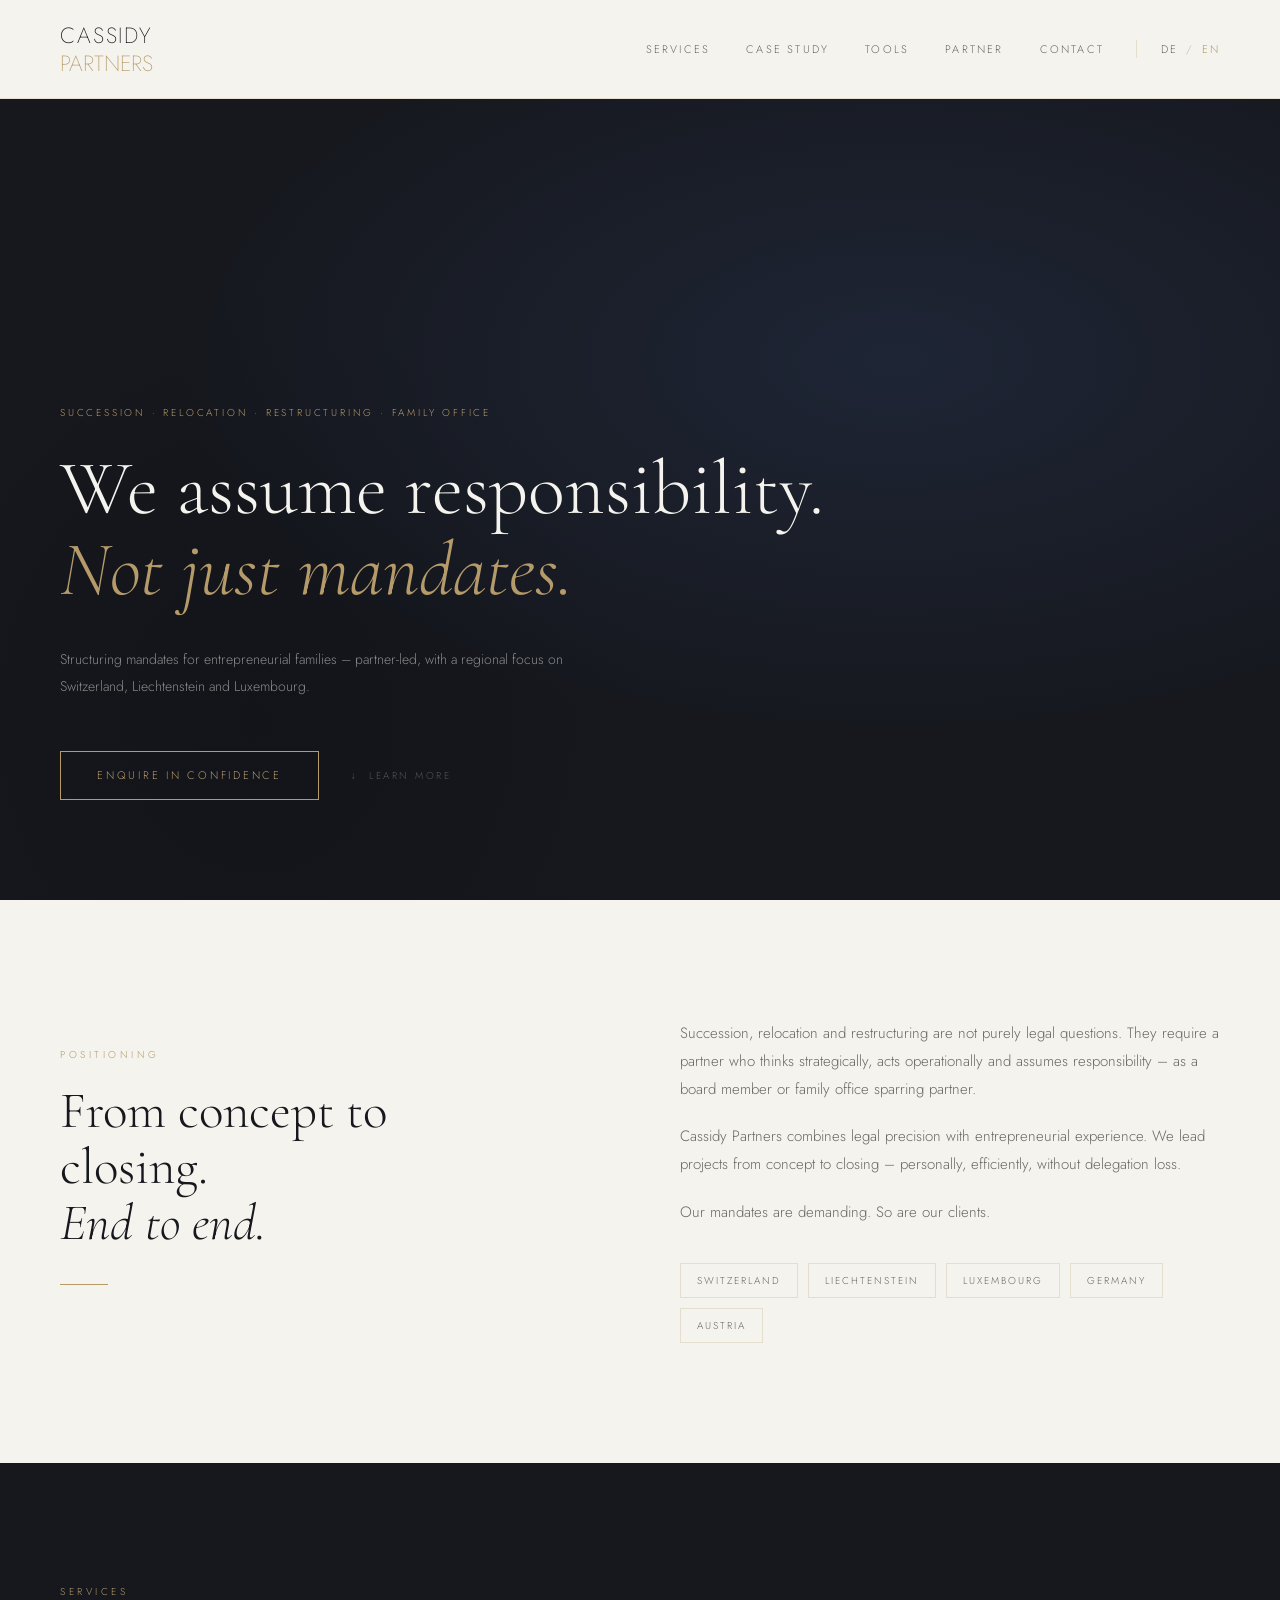
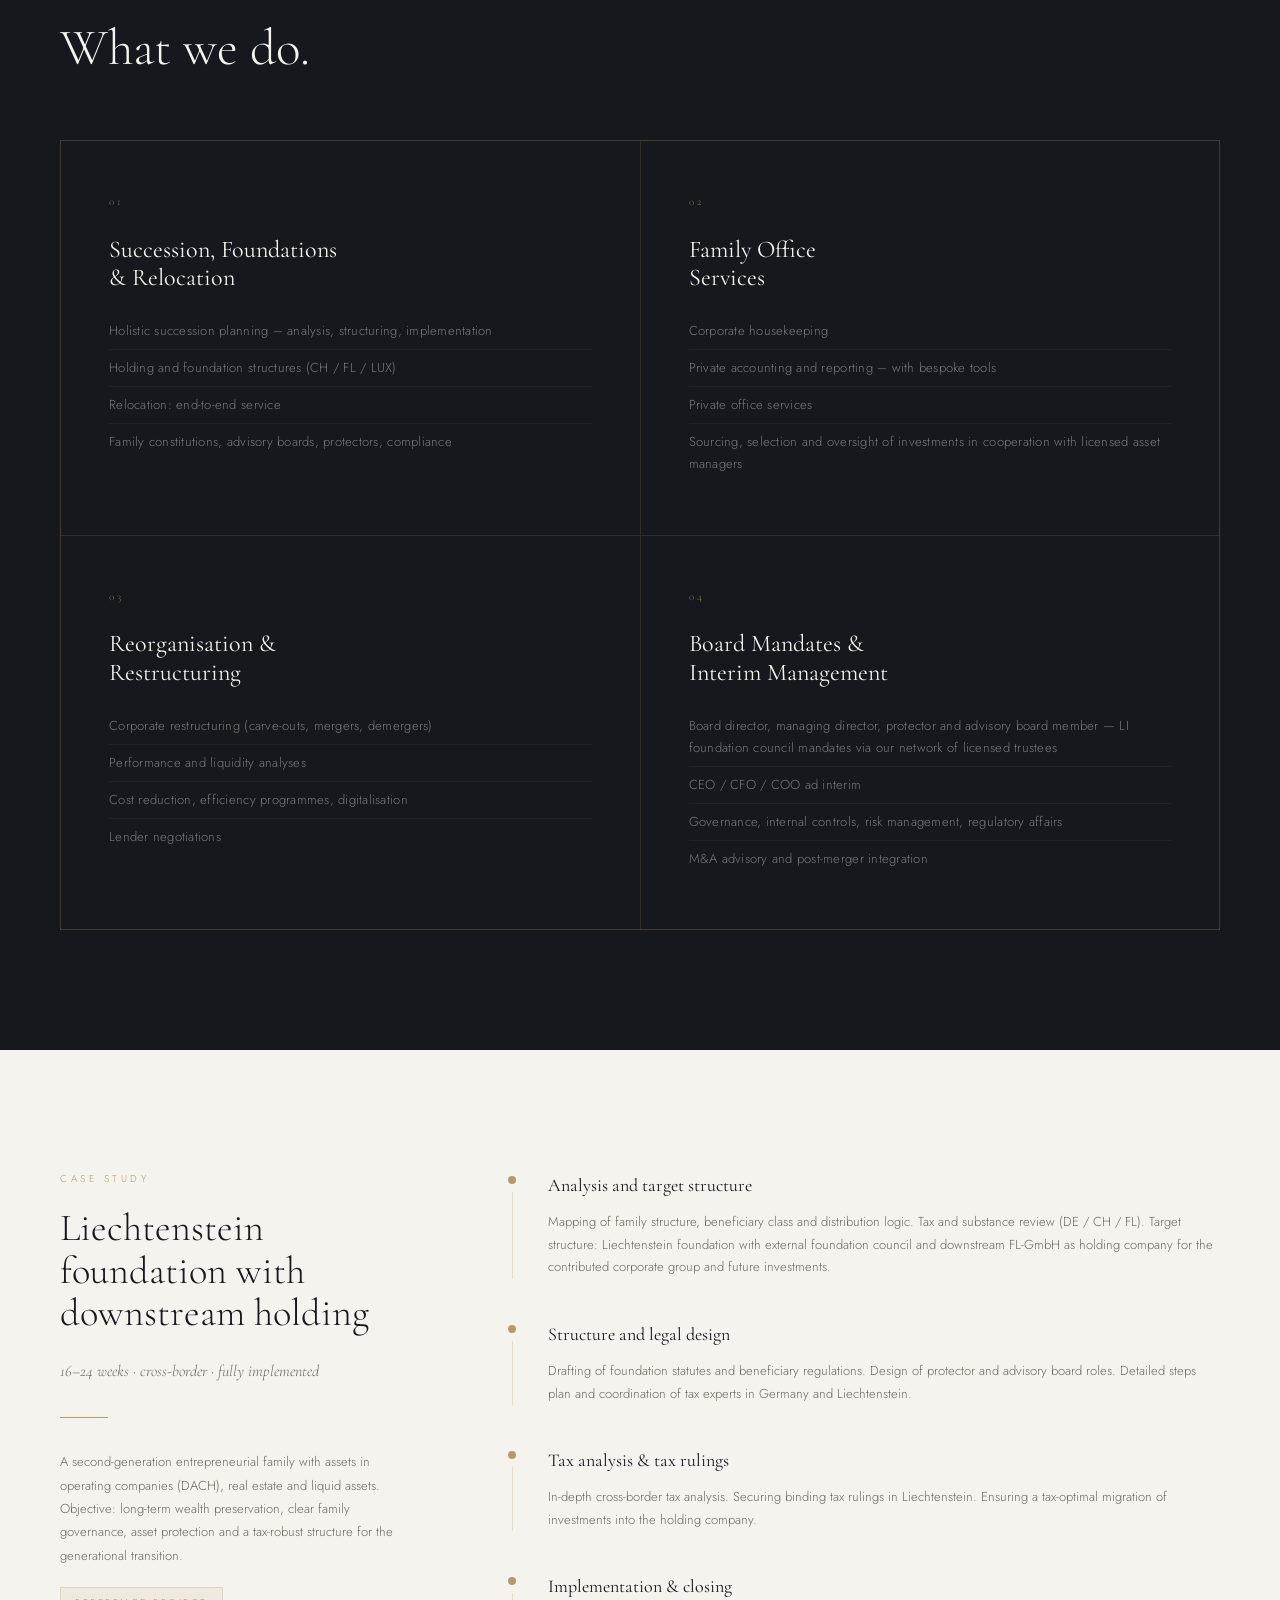
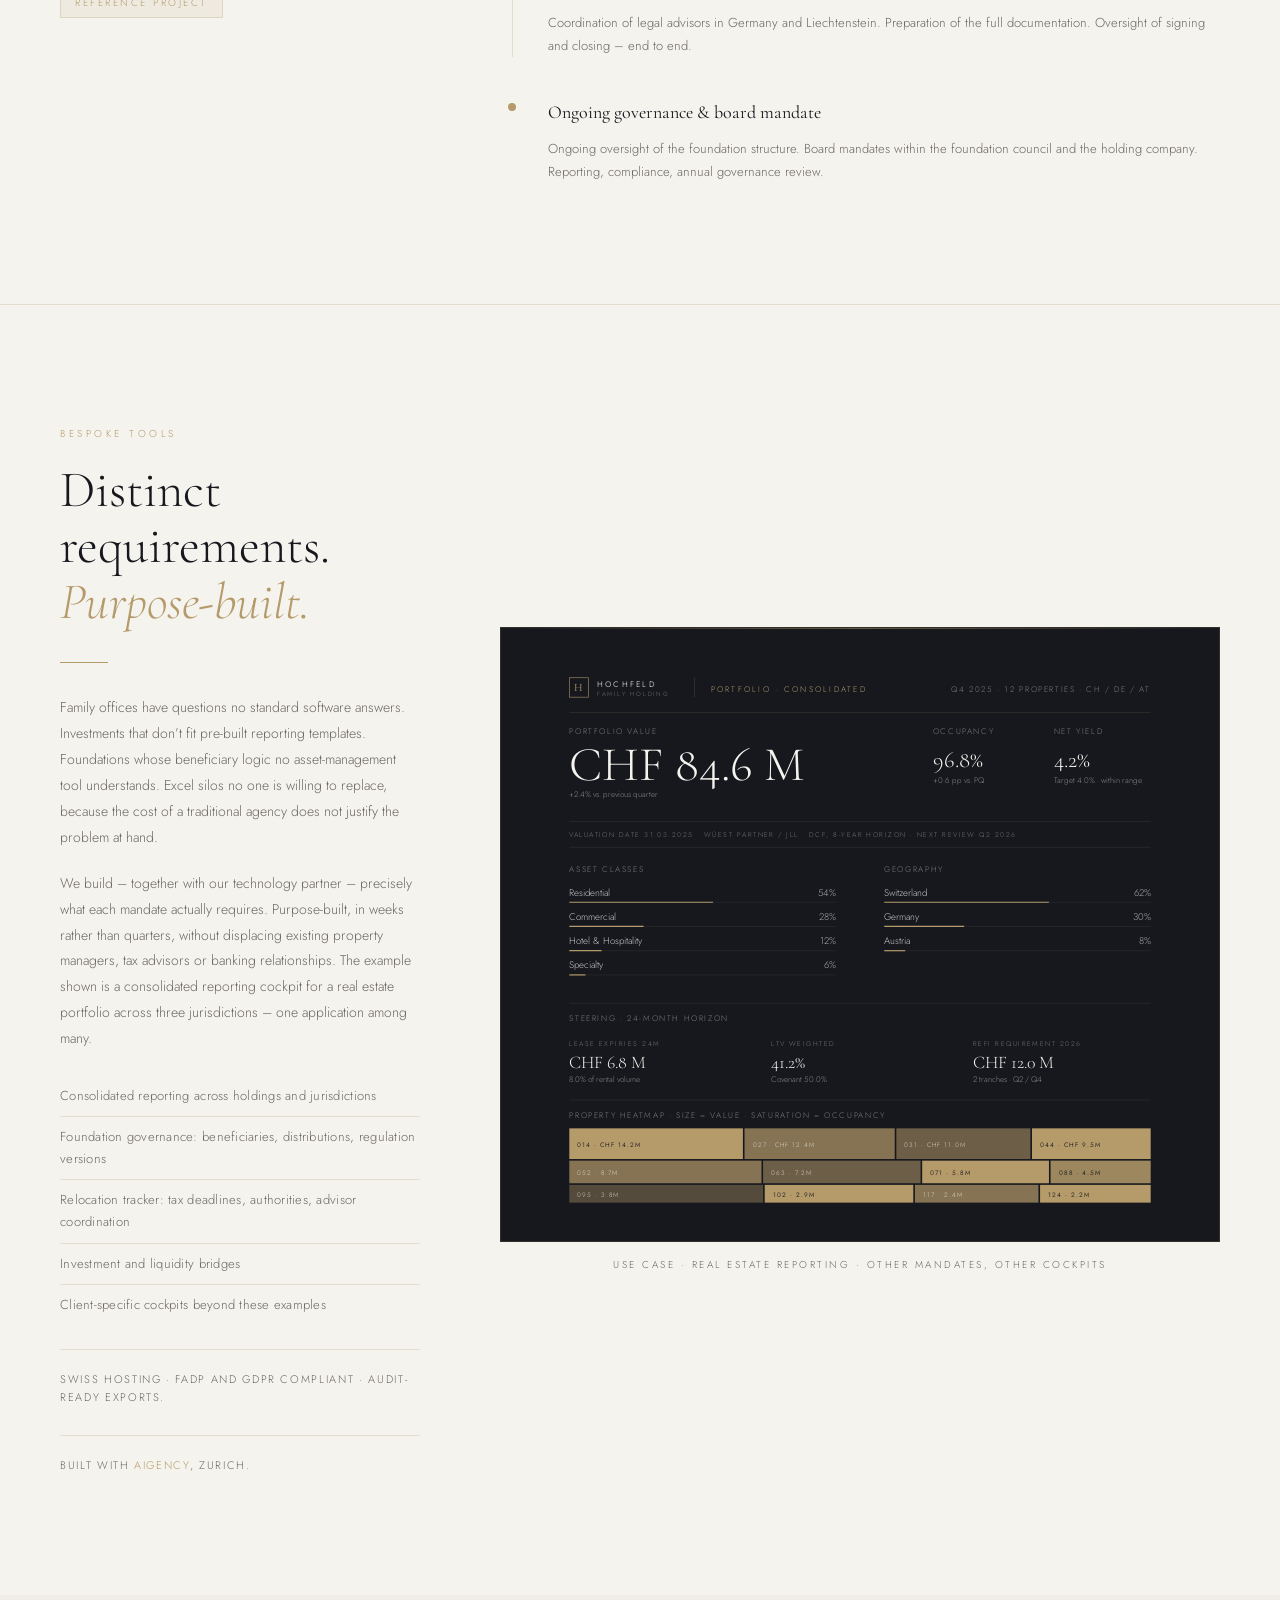
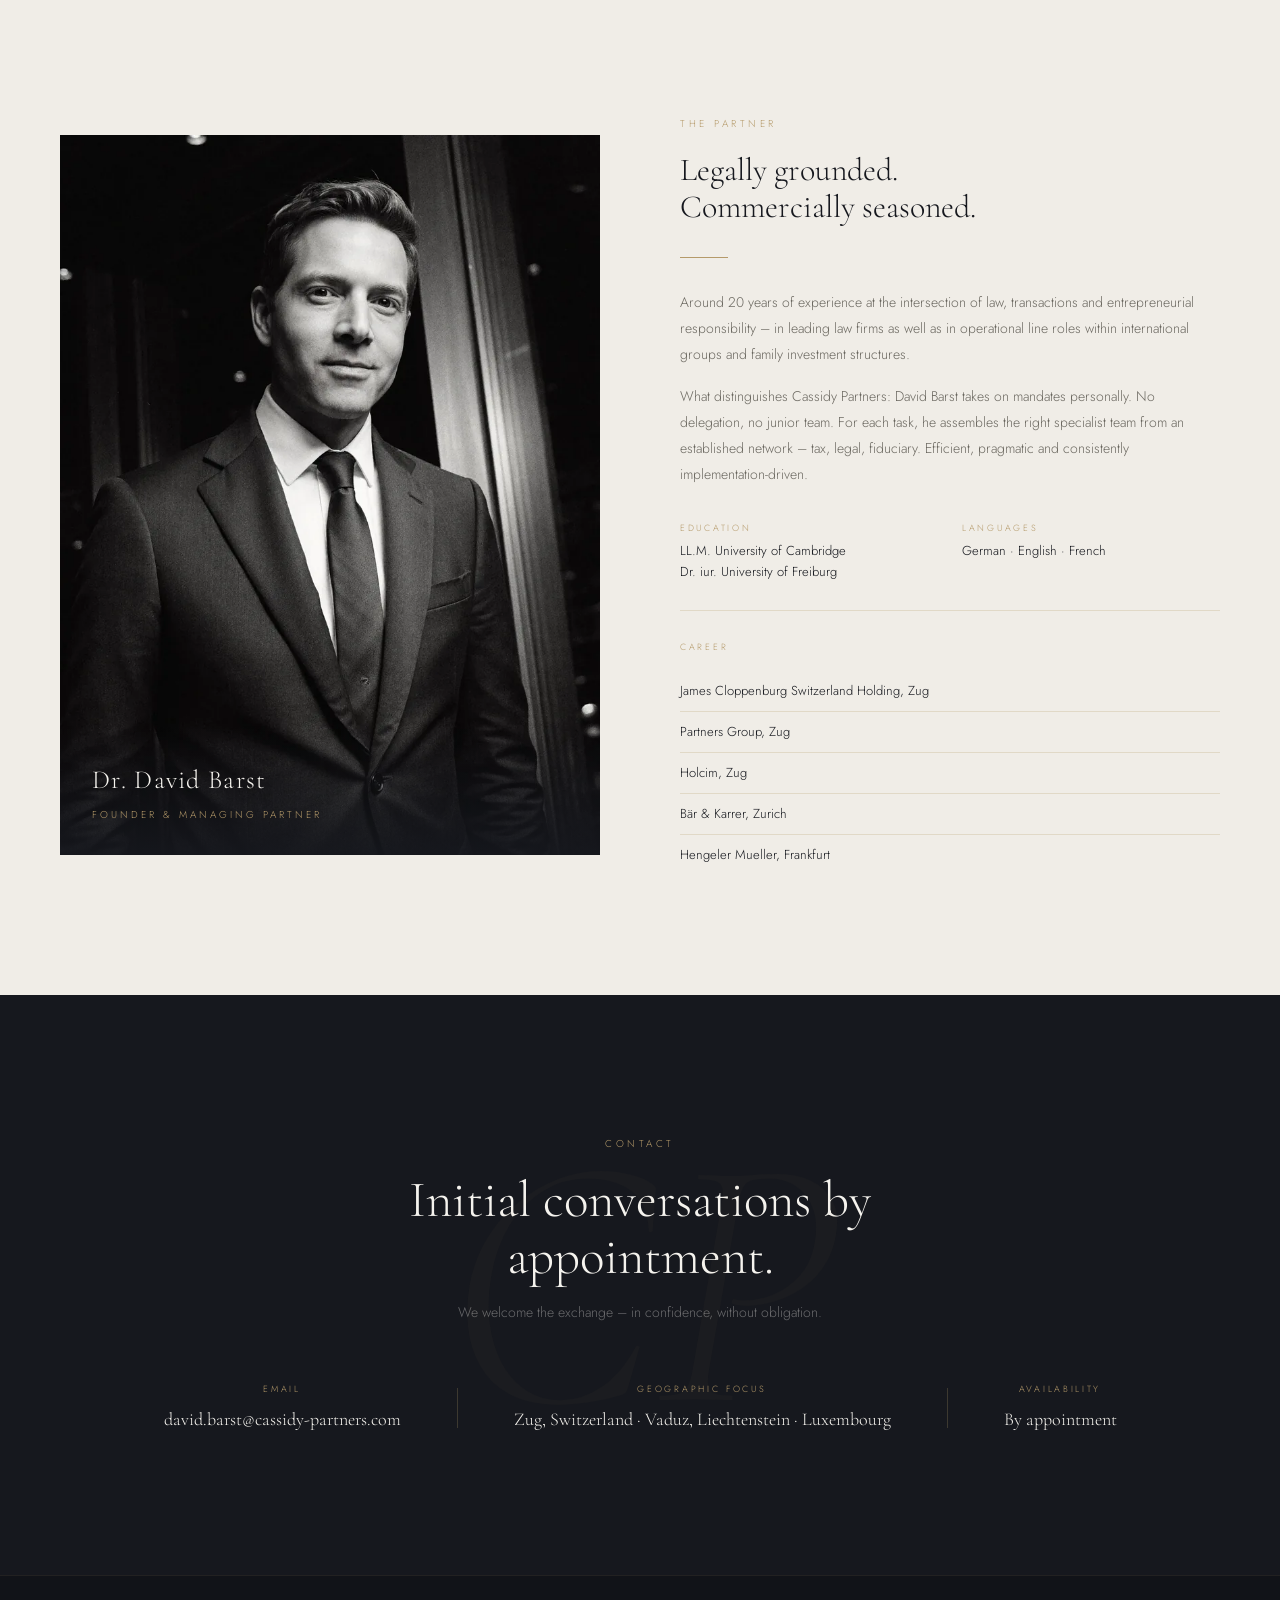
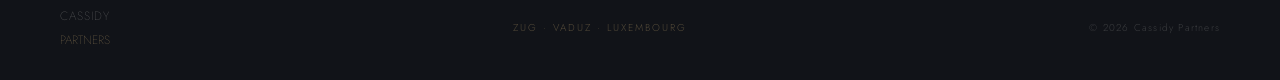
==== commit 614b7d36: "content: sharpen service-card wording (FINMA/FMA + 180a PGR compliance) Co-Authored-By: Claude Opus " ====
--- a/index-en.html
+++ b/index-en.html
@@ -3,8 +3,40 @@
 <head>
   <meta charset="UTF-8">
   <meta name="viewport" content="width=device-width, initial-scale=1.0">
+
+  <!-- Canonical & hreflang -->
+  <link rel="canonical" href="https://cassidy-partners.com/index-en.html">
+  <link rel="alternate" hreflang="de" href="https://cassidy-partners.com/">
+  <link rel="alternate" hreflang="en" href="https://cassidy-partners.com/index-en.html">
+  <link rel="alternate" hreflang="x-default" href="https://cassidy-partners.com/">
+
+  <!-- Favicon -->
+  <link rel="icon" type="image/svg+xml" href="/assets/favicon.svg">
+  <link rel="icon" type="image/x-icon" href="/favicon.ico">
+  <link rel="apple-touch-icon" href="/assets/apple-touch-icon.png">
+
   <title>Cassidy Partners</title>
   <meta name="description" content="Cassidy Partners structures and implements complex succession, relocation and restructuring projects across Switzerland, Liechtenstein and Luxembourg.">
+
+  <!-- Open Graph -->
+  <meta property="og:site_name" content="Cassidy Partners">
+  <meta property="og:title" content="Cassidy Partners">
+  <meta property="og:description" content="Cassidy Partners structures and implements complex succession, relocation and restructuring projects across Switzerland, Liechtenstein and Luxembourg.">
+  <meta property="og:url" content="https://cassidy-partners.com/index-en.html">
+  <meta property="og:type" content="website">
+  <meta property="og:locale" content="en_GB">
+  <meta property="og:image" content="https://cassidy-partners.com/assets/og-image.jpg">
+  <meta property="og:image:width" content="1200">
+  <meta property="og:image:height" content="630">
+  <meta property="og:image:alt" content="Cassidy Partners">
+
+  <!-- Twitter Card -->
+  <meta name="twitter:card" content="summary_large_image">
+  <meta name="twitter:title" content="Cassidy Partners">
+  <meta name="twitter:description" content="Cassidy Partners structures and implements complex succession, relocation and restructuring projects across Switzerland, Liechtenstein and Luxembourg.">
+  <meta name="twitter:image" content="https://cassidy-partners.com/assets/og-image.jpg">
+  <meta name="twitter:image:alt" content="Cassidy Partners">
+
   <link rel="preconnect" href="https://fonts.googleapis.com">
   <link rel="preconnect" href="https://fonts.gstatic.com" crossorigin>
   <link href="https://fonts.googleapis.com/css2?family=Cormorant+Garamond:ital,wght@0,300;0,400;0,500;1,300;1,400&family=Jost:wght@200;300;400&display=swap" rel="stylesheet">
@@ -19,7 +51,7 @@
     <span class="l2">Partners</span>
   </a>
   <div class="nav-right">
-    <ul class="nav-links">
+    <ul class="nav-links" id="nav-links" aria-hidden="true">
       <li><a href="#leistungen">Services</a></li>
       <li><a href="#case">Case Study</a></li>
       <li><a href="#cockpit">Tools</a></li>
@@ -31,8 +63,14 @@
       <span class="nav-lang-sep">/</span>
       <span class="nav-lang-active">EN</span>
     </div>
+    <button class="nav-toggle" aria-label="Open menu" aria-expanded="false" aria-controls="nav-links">
+      <span></span>
+      <span></span>
+      <span></span>
+    </button>
   </div>
 </nav>
+<div class="nav-backdrop" aria-hidden="true"></div>
 
 <!-- HERO -->
 <section id="hero">
@@ -89,7 +127,7 @@
         <li>Corporate housekeeping</li>
         <li>Private accounting and reporting &ndash; with bespoke tools</li>
         <li>Private office services</li>
-        <li>Bespoke services across the investment domain</li>
+        <li>Sourcing, selection and oversight of investments in cooperation with licensed asset managers</li>
       </ul>
     </div>
     <div class="service-card reveal">
@@ -106,7 +144,7 @@
       <span class="service-num">04</span>
       <h3>Board Mandates &amp;<br>Interim Management</h3>
       <ul>
-        <li>Board director, managing director, foundation council, protector</li>
+        <li>Board director, managing director, protector and advisory board member — LI foundation council mandates via our network of licensed trustees</li>
         <li>CEO / CFO / COO ad interim</li>
         <li>Governance, internal controls, risk management, regulatory affairs</li>
         <li>M&amp;A advisory and post-merger integration</li>
--- a/styles.css
+++ b/styles.css
@@ -87,6 +87,60 @@
   opacity: .4;
 }
 
+/* Hamburger button */
+.nav-toggle {
+  display: none;
+  background: none;
+  border: none;
+  padding: 0;
+  cursor: pointer;
+  width: 44px;
+  height: 44px;
+  box-sizing: border-box;
+  position: relative;
+}
+.nav-toggle span {
+  display: block;
+  position: absolute;
+  left: 50%;
+  margin-left: -11px;
+  width: 22px;
+  height: 1px;
+  background: var(--ink);
+  transition: transform .35s ease, opacity .25s ease, top .35s ease;
+}
+.nav-toggle span:nth-child(1) { top: calc(50% - 6px); }
+.nav-toggle span:nth-child(2) { top: 50%; }
+.nav-toggle span:nth-child(3) { top: calc(50% + 6px); }
+body.nav-open .nav-toggle span:nth-child(1) {
+  top: 50%;
+  transform: rotate(45deg);
+}
+body.nav-open .nav-toggle span:nth-child(2) {
+  opacity: 0;
+}
+body.nav-open .nav-toggle span:nth-child(3) {
+  top: 50%;
+  transform: rotate(-45deg);
+}
+
+/* Backdrop */
+.nav-backdrop {
+  display: none;
+  position: fixed;
+  inset: 0;
+  background: rgba(22, 24, 30, 0.4);
+  opacity: 0;
+  pointer-events: none;
+  transition: opacity .35s ease;
+  z-index: 90;
+}
+
+/* Body scroll lock when menu is open */
+body.nav-open {
+  overflow: hidden;
+}
+
 /* ── HERO ──────────────────────────────────────────────────────────── */
 #hero {
   min-height: 100vh;
@@ -470,7 +524,44 @@
 /* ── RESPONSIVE ────────────────────────────────────────────────────── */
 @media (max-width: 900px) {
   nav { padding: 20px 24px; }
-  .nav-links { display: none; }
+  .nav-toggle { display: block; }
+  .nav-backdrop { display: block; }
+  body.nav-open .nav-backdrop {
+    opacity: 1;
+    pointer-events: auto;
+  }
+  .nav-right { gap: 18px; }
+
+  .nav-links {
+    display: flex;
+    flex-direction: column;
+    position: fixed;
+    top: 90px;
+    left: 0;
+    right: 0;
+    gap: 0;
+    padding: 8px 24px 24px;
+    background: var(--bone);
+    border-bottom: 1px solid var(--line);
+    transform: translateY(calc(-100% - 100px));
+    transition: transform .4s cubic-bezier(.4, 0, .2, 1);
+    z-index: -1;
+  }
+  body.nav-open .nav-links {
+    transform: translateY(0);
+  }
+  .nav-links li {
+    border-bottom: 1px solid var(--line);
+  }
+  .nav-links li:last-child {
+    border-bottom: none;
+  }
+  .nav-links a {
+    display: block;
+    padding: 18px 0;
+    font-size: 12px;
+    letter-spacing: .25em;
+  }
   .nav-lang {
     padding-left: 0;
     border-left: none;
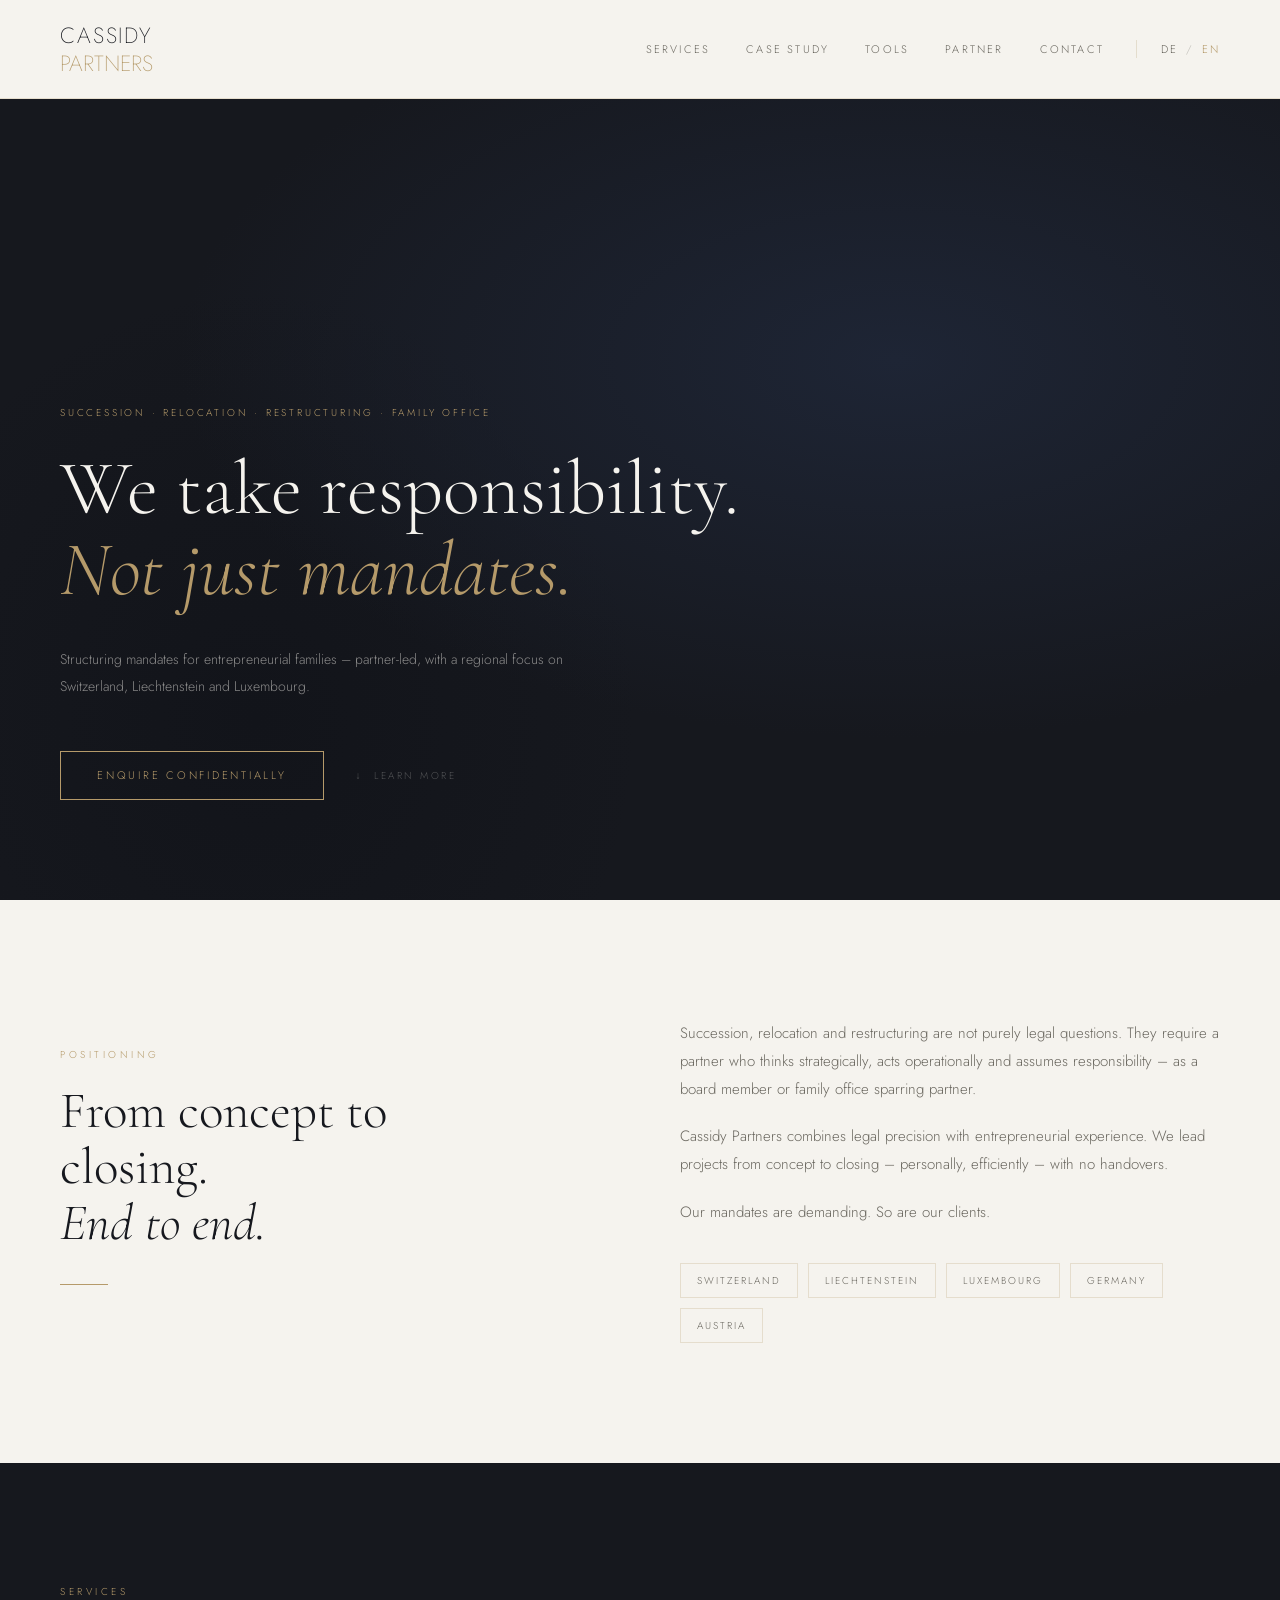
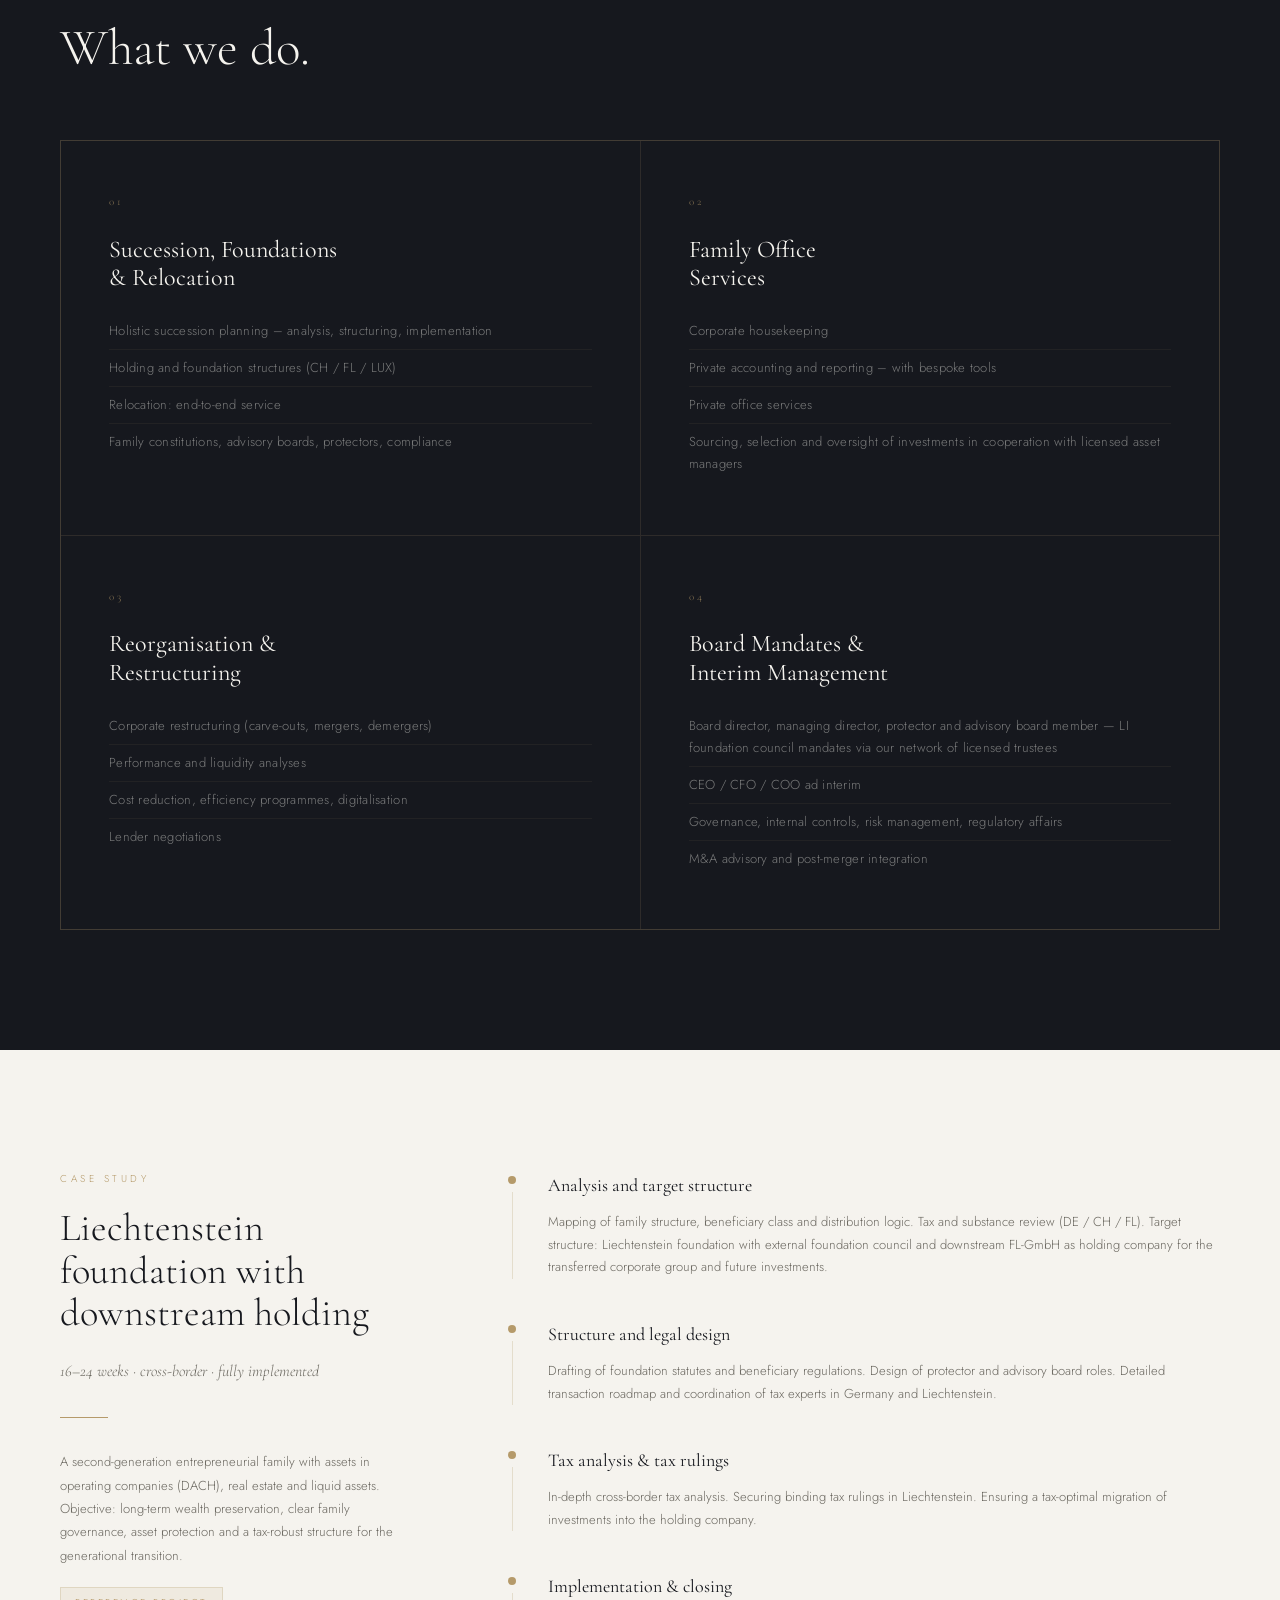
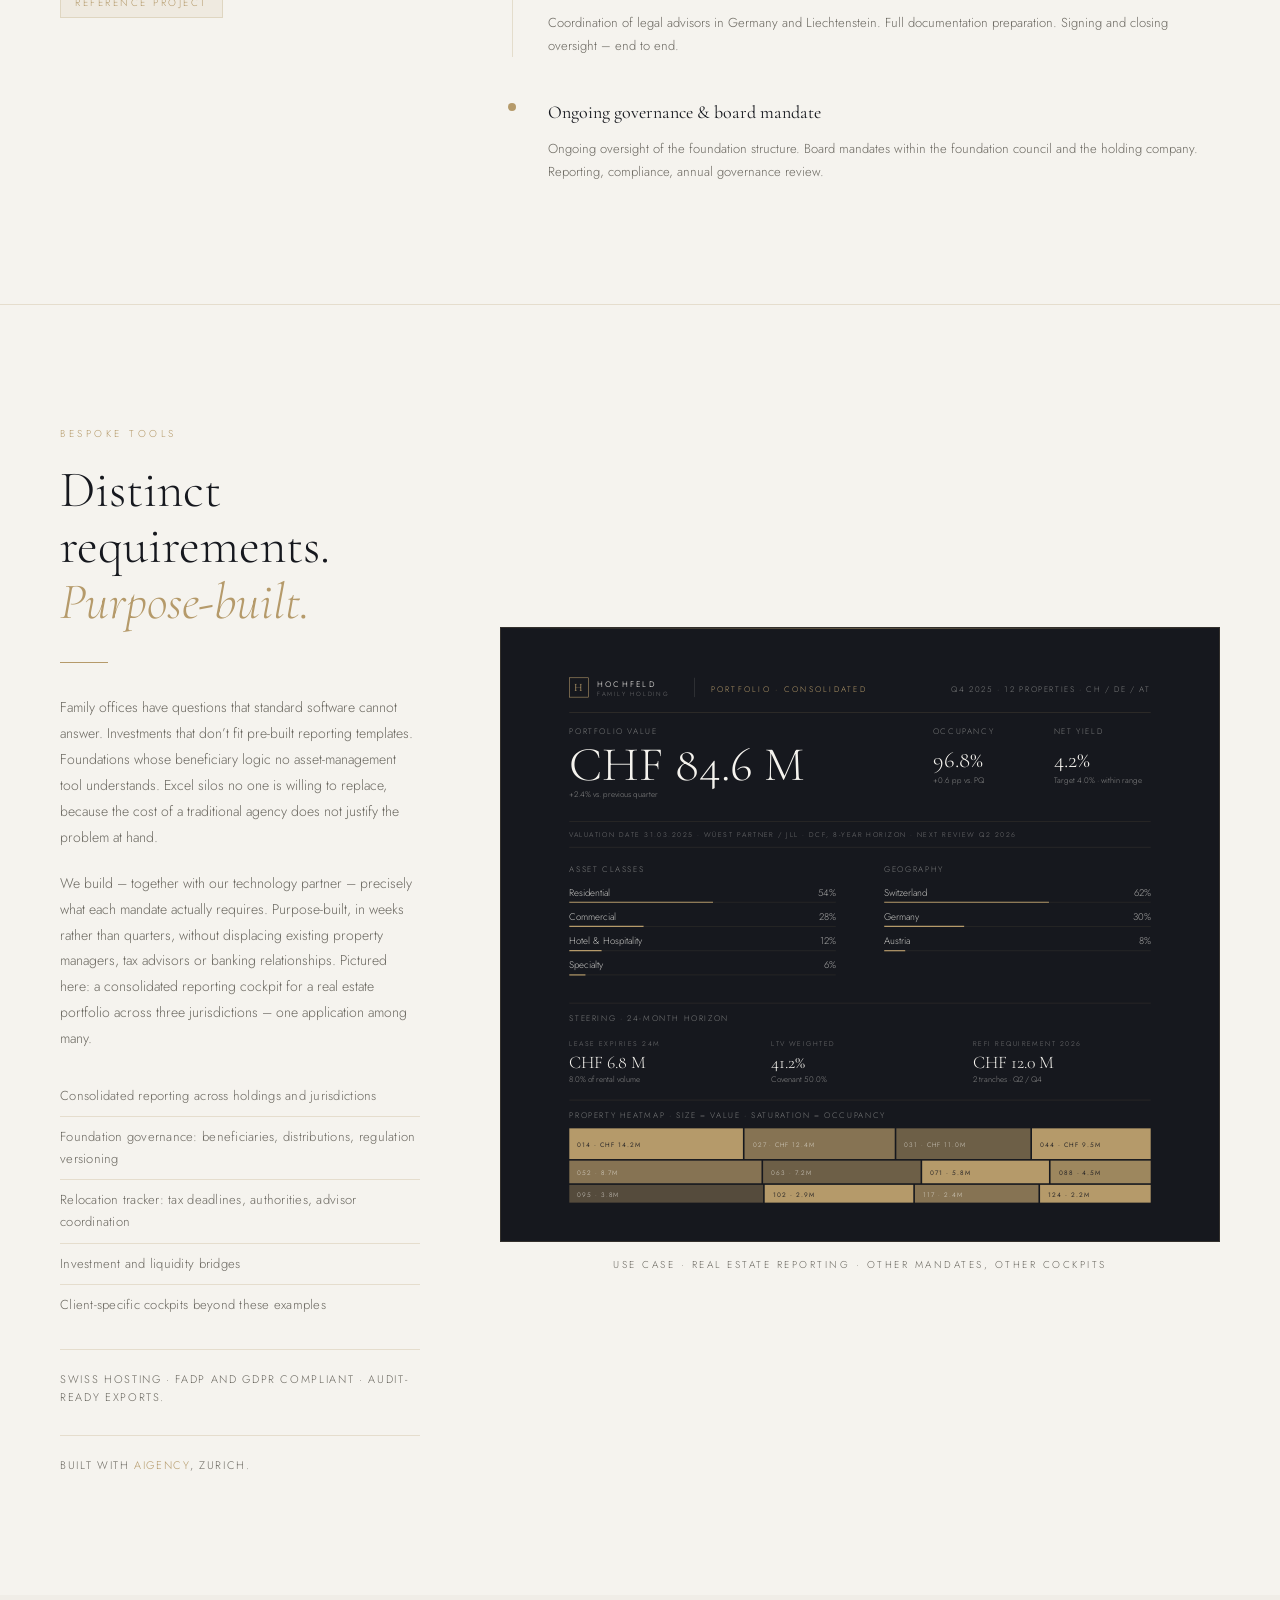
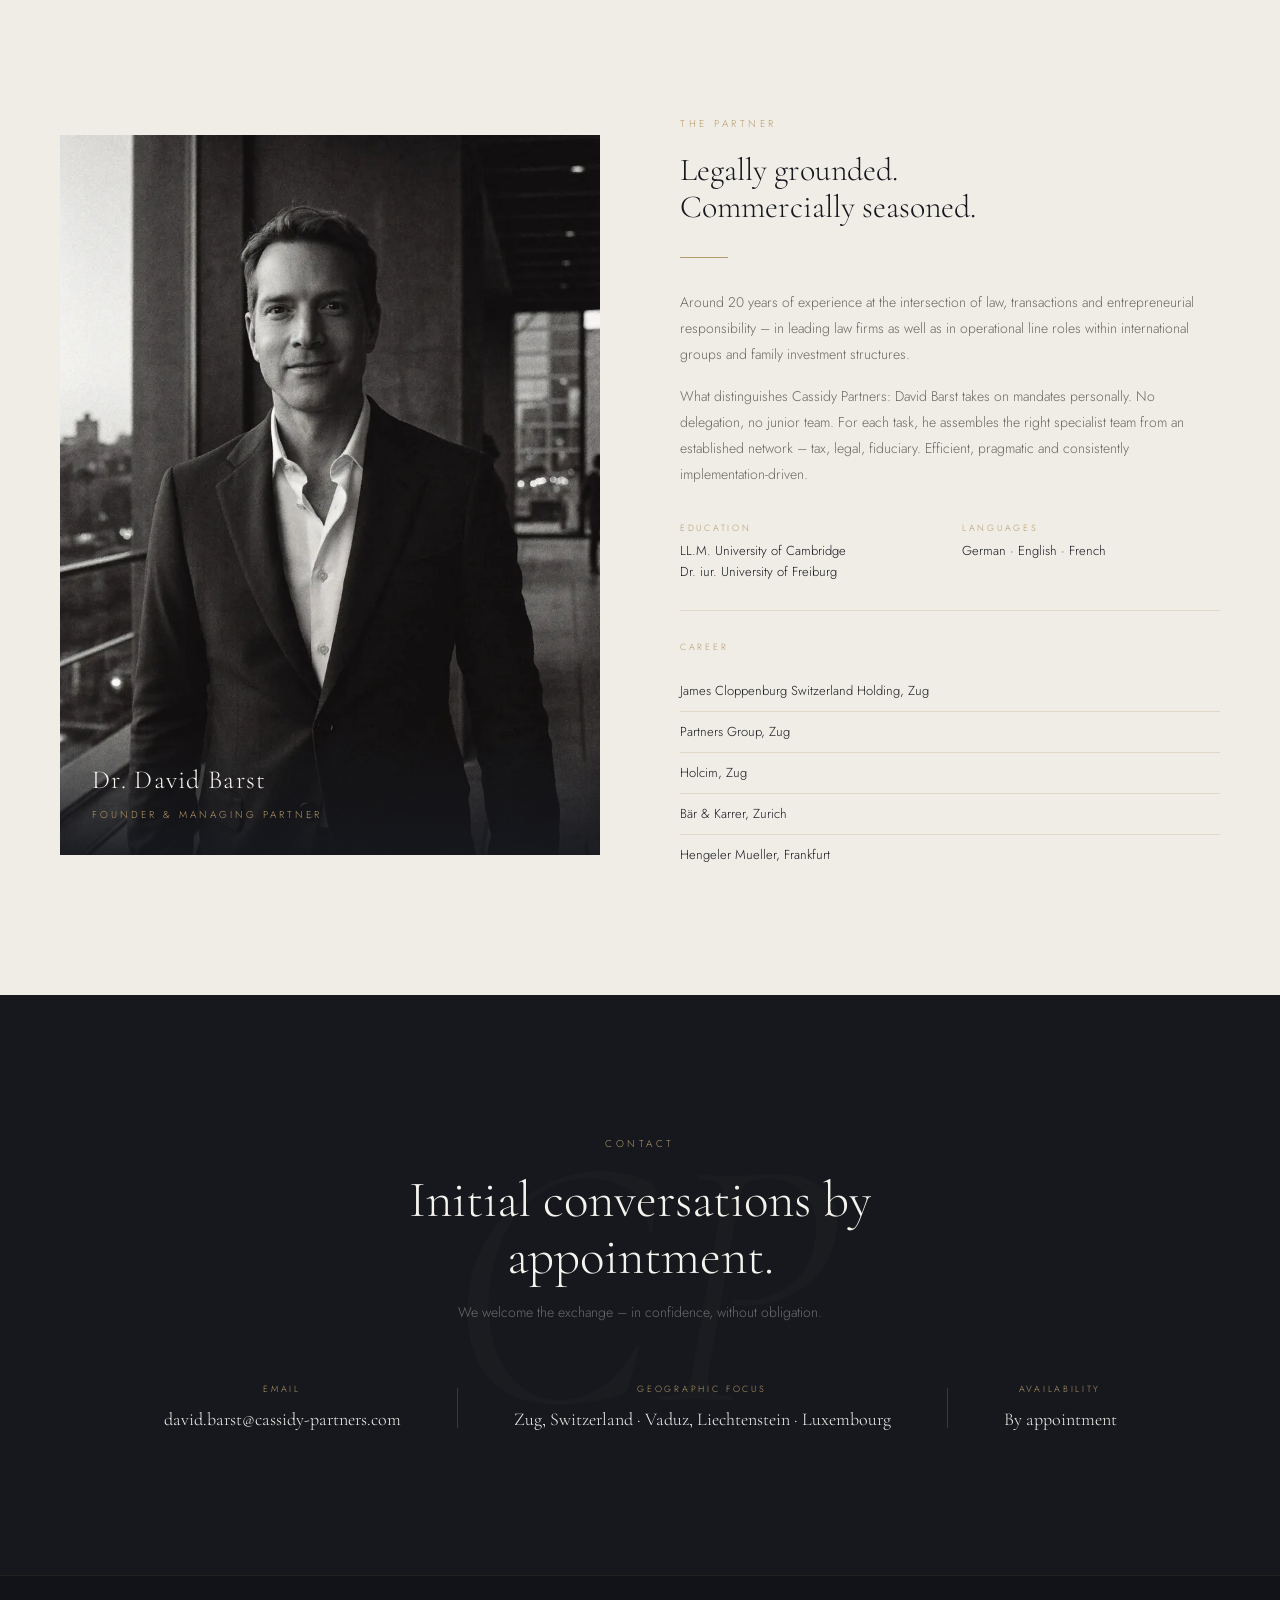
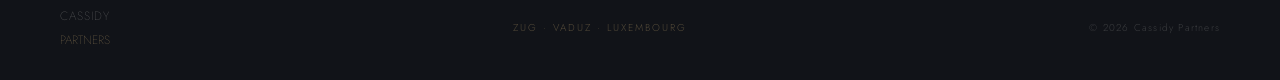
==== commit 9fe751db: "Native-speaker wording polish (EN + DE bespoke-tools mirror)" ====
--- a/index-en.html
+++ b/index-en.html
@@ -76,10 +76,10 @@
 <section id="hero">
   <div class="hero-bg"></div>
   <p class="hero-eyebrow">Succession &middot; Relocation &middot; Restructuring &middot; Family Office</p>
-  <h1 class="hero-headline">We assume responsibility.<br><em>Not just mandates.</em></h1>
+  <h1 class="hero-headline">We take responsibility.<br><em>Not just mandates.</em></h1>
   <p class="hero-sub">Structuring mandates for entrepreneurial families &ndash; partner-led, with a regional focus on Switzerland, Liechtenstein and Luxembourg.</p>
   <div class="hero-cta">
-    <a href="#kontakt" class="btn-primary">Enquire in confidence</a>
+    <a href="#kontakt" class="btn-primary">Enquire confidentially</a>
     <span class="hero-scroll">&#8595;&nbsp; Learn more</span>
   </div>
 </section>
@@ -93,7 +93,7 @@
   </div>
   <div class="intro-right reveal">
     <p>Succession, relocation and restructuring are not purely legal questions. They require a partner who thinks strategically, acts operationally and assumes responsibility &ndash; as a board member or family office sparring partner.</p>
-    <p>Cassidy Partners combines legal precision with entrepreneurial experience. We lead projects from concept to closing &ndash; personally, efficiently, without delegation loss.</p>
+    <p>Cassidy Partners combines legal precision with entrepreneurial experience. We lead projects from concept to closing &ndash; personally, efficiently &ndash; with no handovers.</p>
     <p>Our mandates are demanding. So are our clients.</p>
     <div class="tag-row">
       <span class="tag">Switzerland</span>
@@ -168,14 +168,14 @@
       <div class="step-line"><div class="step-dot"></div><div class="step-connector"></div></div>
       <div class="step-content">
         <h4>Analysis and target structure</h4>
-        <p>Mapping of family structure, beneficiary class and distribution logic. Tax and substance review (DE / CH / FL). Target structure: Liechtenstein foundation with external foundation council and downstream FL-GmbH as holding company for the contributed corporate group and future investments.</p>
+        <p>Mapping of family structure, beneficiary class and distribution logic. Tax and substance review (DE / CH / FL). Target structure: Liechtenstein foundation with external foundation council and downstream FL-GmbH as holding company for the transferred corporate group and future investments.</p>
       </div>
     </div>
     <div class="timeline-step">
       <div class="step-line"><div class="step-dot"></div><div class="step-connector"></div></div>
       <div class="step-content">
         <h4>Structure and legal design</h4>
-        <p>Drafting of foundation statutes and beneficiary regulations. Design of protector and advisory board roles. Detailed steps plan and coordination of tax experts in Germany and Liechtenstein.</p>
+        <p>Drafting of foundation statutes and beneficiary regulations. Design of protector and advisory board roles. Detailed transaction roadmap and coordination of tax experts in Germany and Liechtenstein.</p>
       </div>
     </div>
     <div class="timeline-step">
@@ -189,7 +189,7 @@
       <div class="step-line"><div class="step-dot"></div><div class="step-connector"></div></div>
       <div class="step-content">
         <h4>Implementation &amp; closing</h4>
-        <p>Coordination of legal advisors in Germany and Liechtenstein. Preparation of the full documentation. Oversight of signing and closing &ndash; end to end.</p>
+        <p>Coordination of legal advisors in Germany and Liechtenstein. Full documentation preparation. Signing and closing oversight &ndash; end to end.</p>
       </div>
     </div>
     <div class="timeline-step">
@@ -208,11 +208,11 @@
     <span class="section-label">Bespoke Tools</span>
     <h2 class="section-title">Distinct requirements.<br><em>Purpose-built.</em></h2>
     <div class="divider"></div>
-    <p class="cockpit-lead">Family offices have questions no standard software answers. Investments that don&rsquo;t fit pre-built reporting templates. Foundations whose beneficiary logic no asset-management tool understands. Excel silos no one is willing to replace, because the cost of a traditional agency does not justify the problem at hand.</p>
-    <p class="cockpit-lead">We build &ndash; together with our technology partner &ndash; precisely what each mandate actually requires. Purpose-built, in weeks rather than quarters, without displacing existing property managers, tax advisors or banking relationships. The example shown is a consolidated reporting cockpit for a real estate portfolio across three jurisdictions &ndash; one application among many.</p>
+    <p class="cockpit-lead">Family offices have questions that standard software cannot answer. Investments that don&rsquo;t fit pre-built reporting templates. Foundations whose beneficiary logic no asset-management tool understands. Excel silos no one is willing to replace, because the cost of a traditional agency does not justify the problem at hand.</p>
+    <p class="cockpit-lead">We build &ndash; together with our technology partner &ndash; precisely what each mandate actually requires. Purpose-built, in weeks rather than quarters, without displacing existing property managers, tax advisors or banking relationships. Pictured here: a consolidated reporting cockpit for a real estate portfolio across three jurisdictions &ndash; one application among many.</p>
     <ul class="cockpit-features">
       <li>Consolidated reporting across holdings and jurisdictions</li>
-      <li>Foundation governance: beneficiaries, distributions, regulation versions</li>
+      <li>Foundation governance: beneficiaries, distributions, regulation versioning</li>
       <li>Relocation tracker: tax deadlines, authorities, advisor coordination</li>
       <li>Investment and liquidity bridges</li>
       <li>Client-specific cockpits beyond these examples</li>
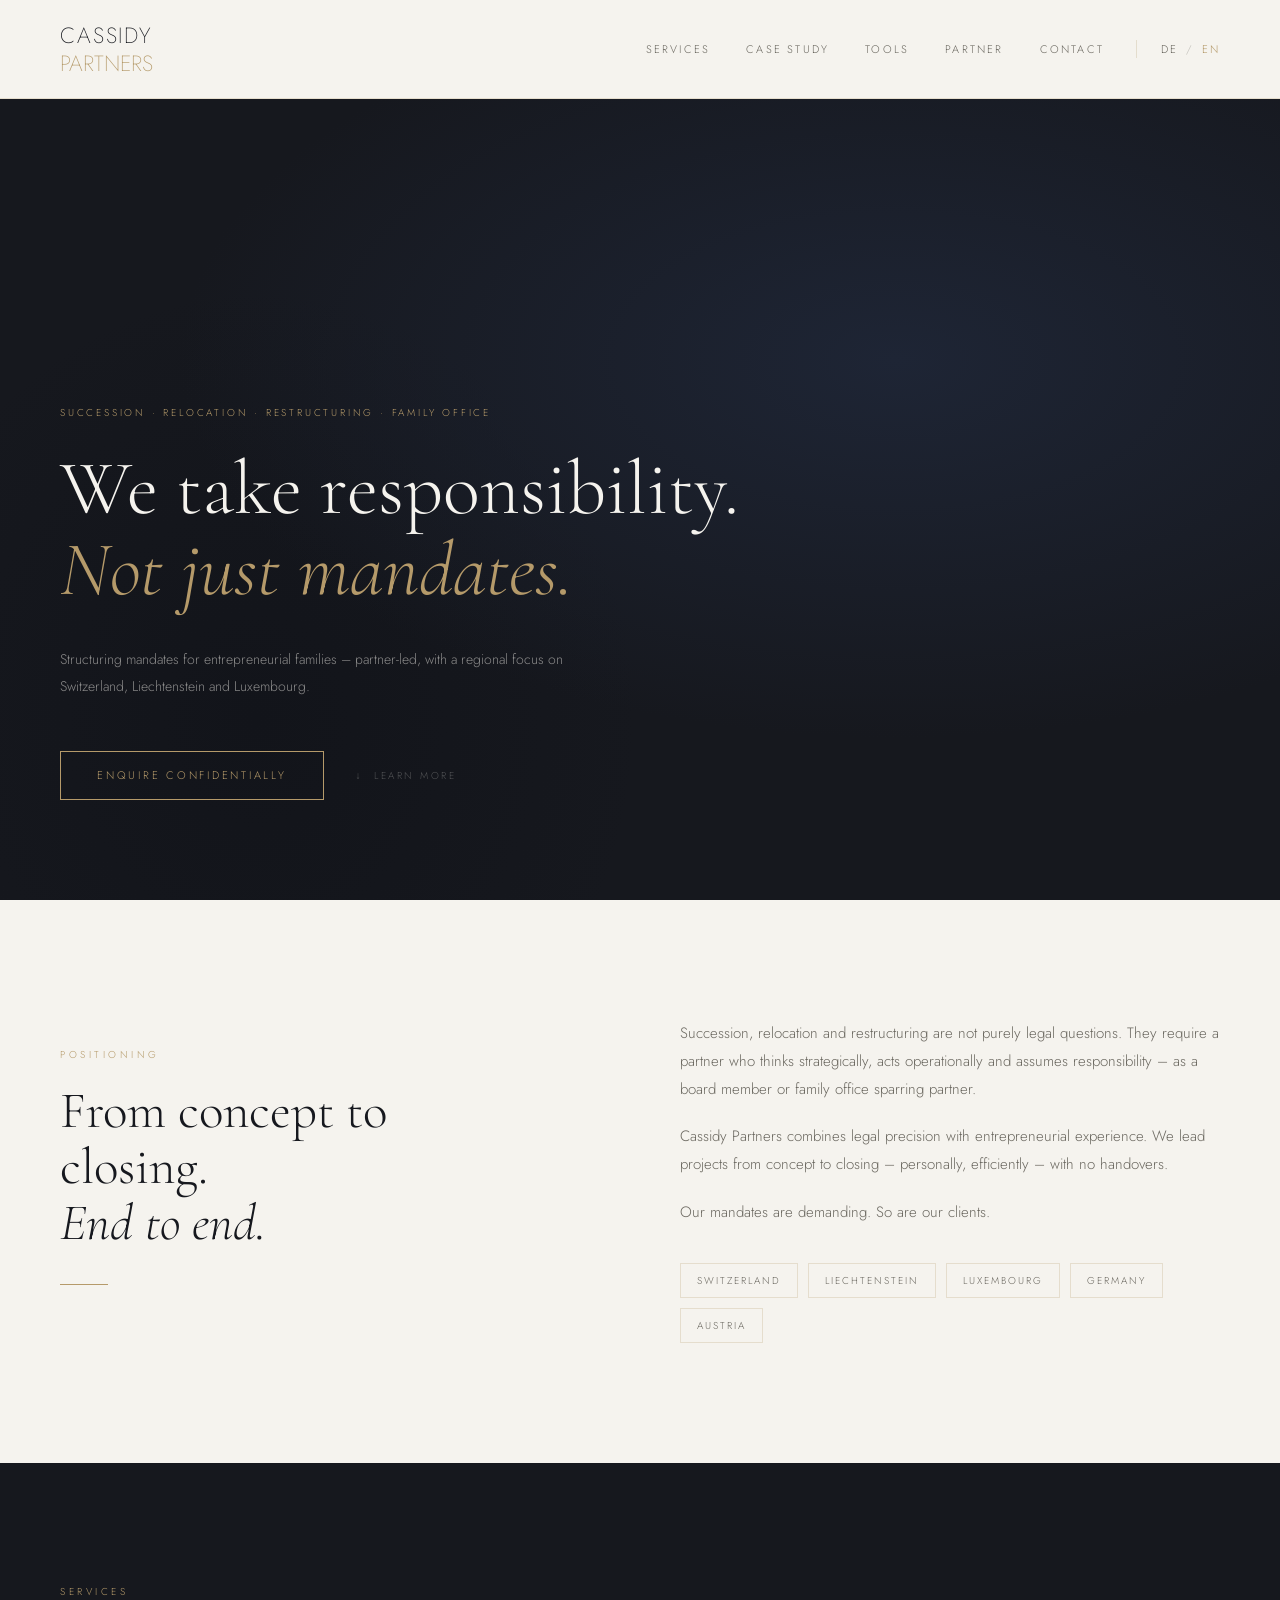
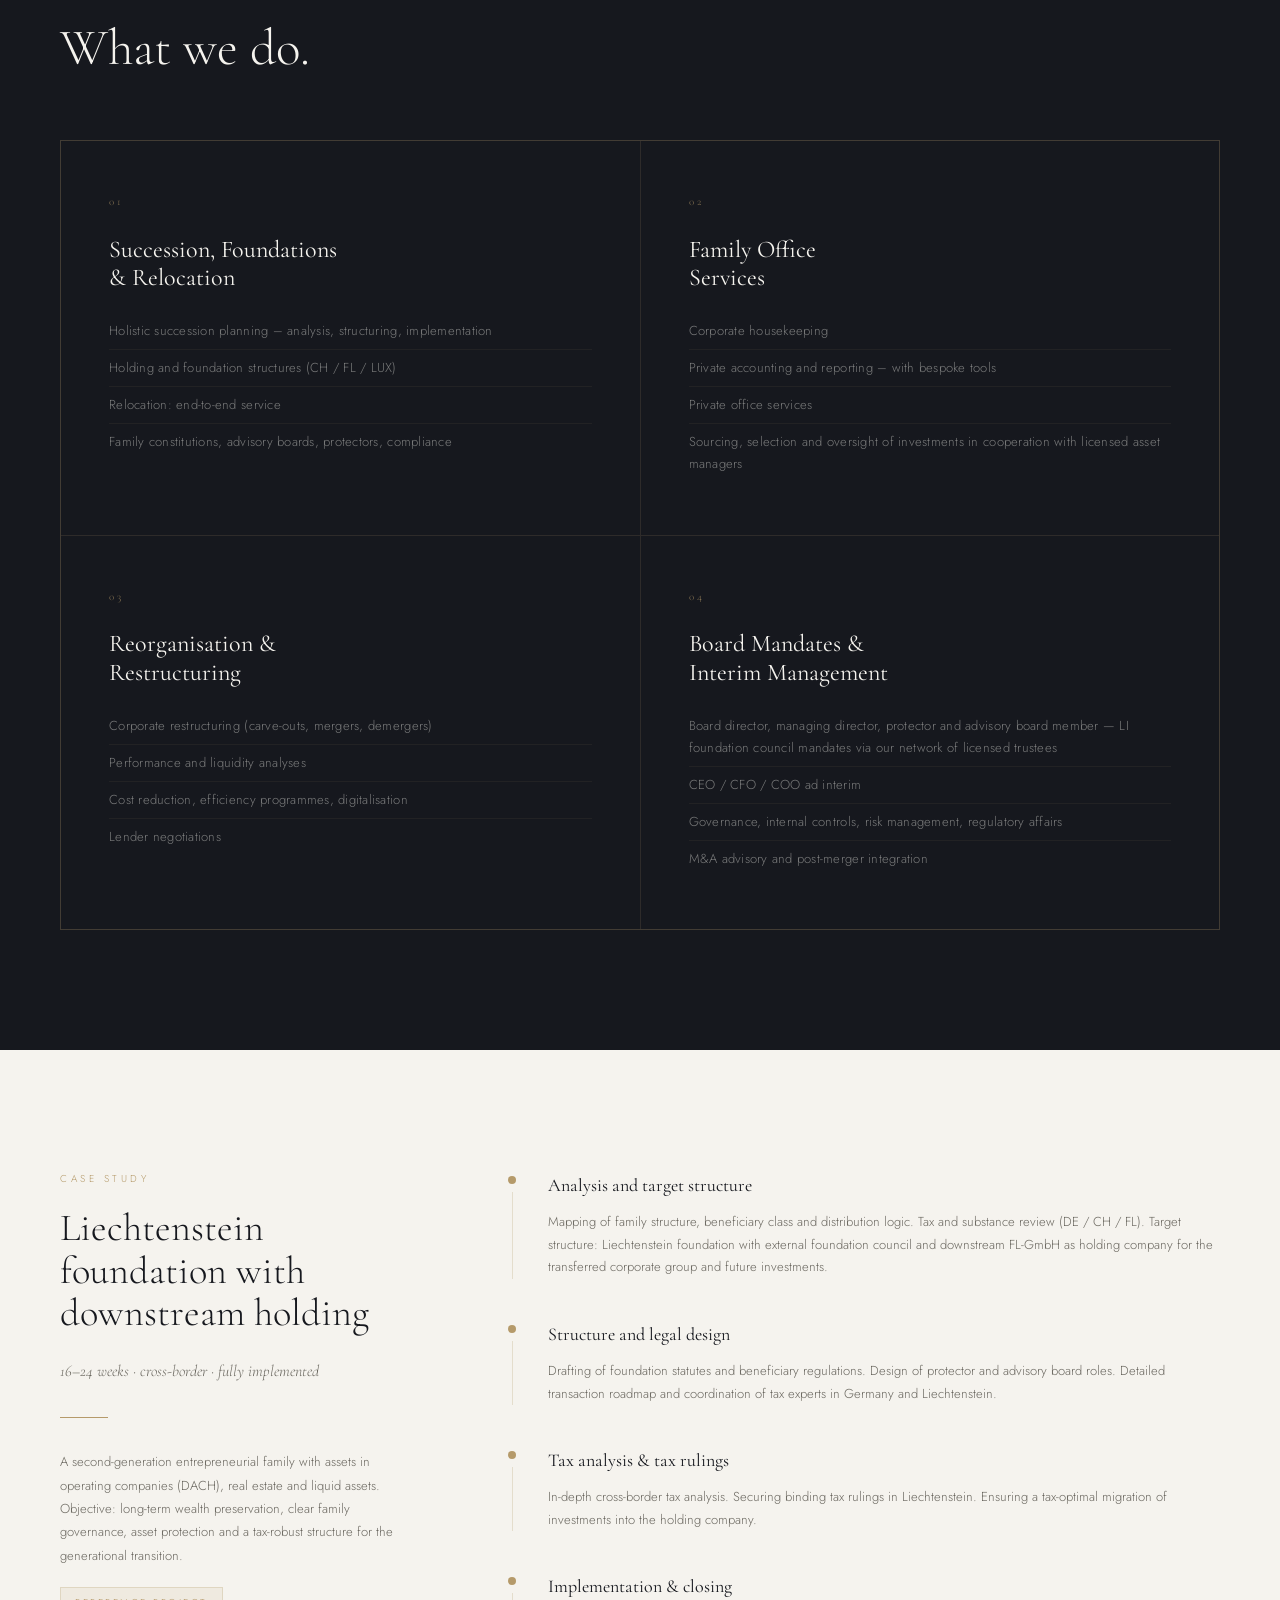
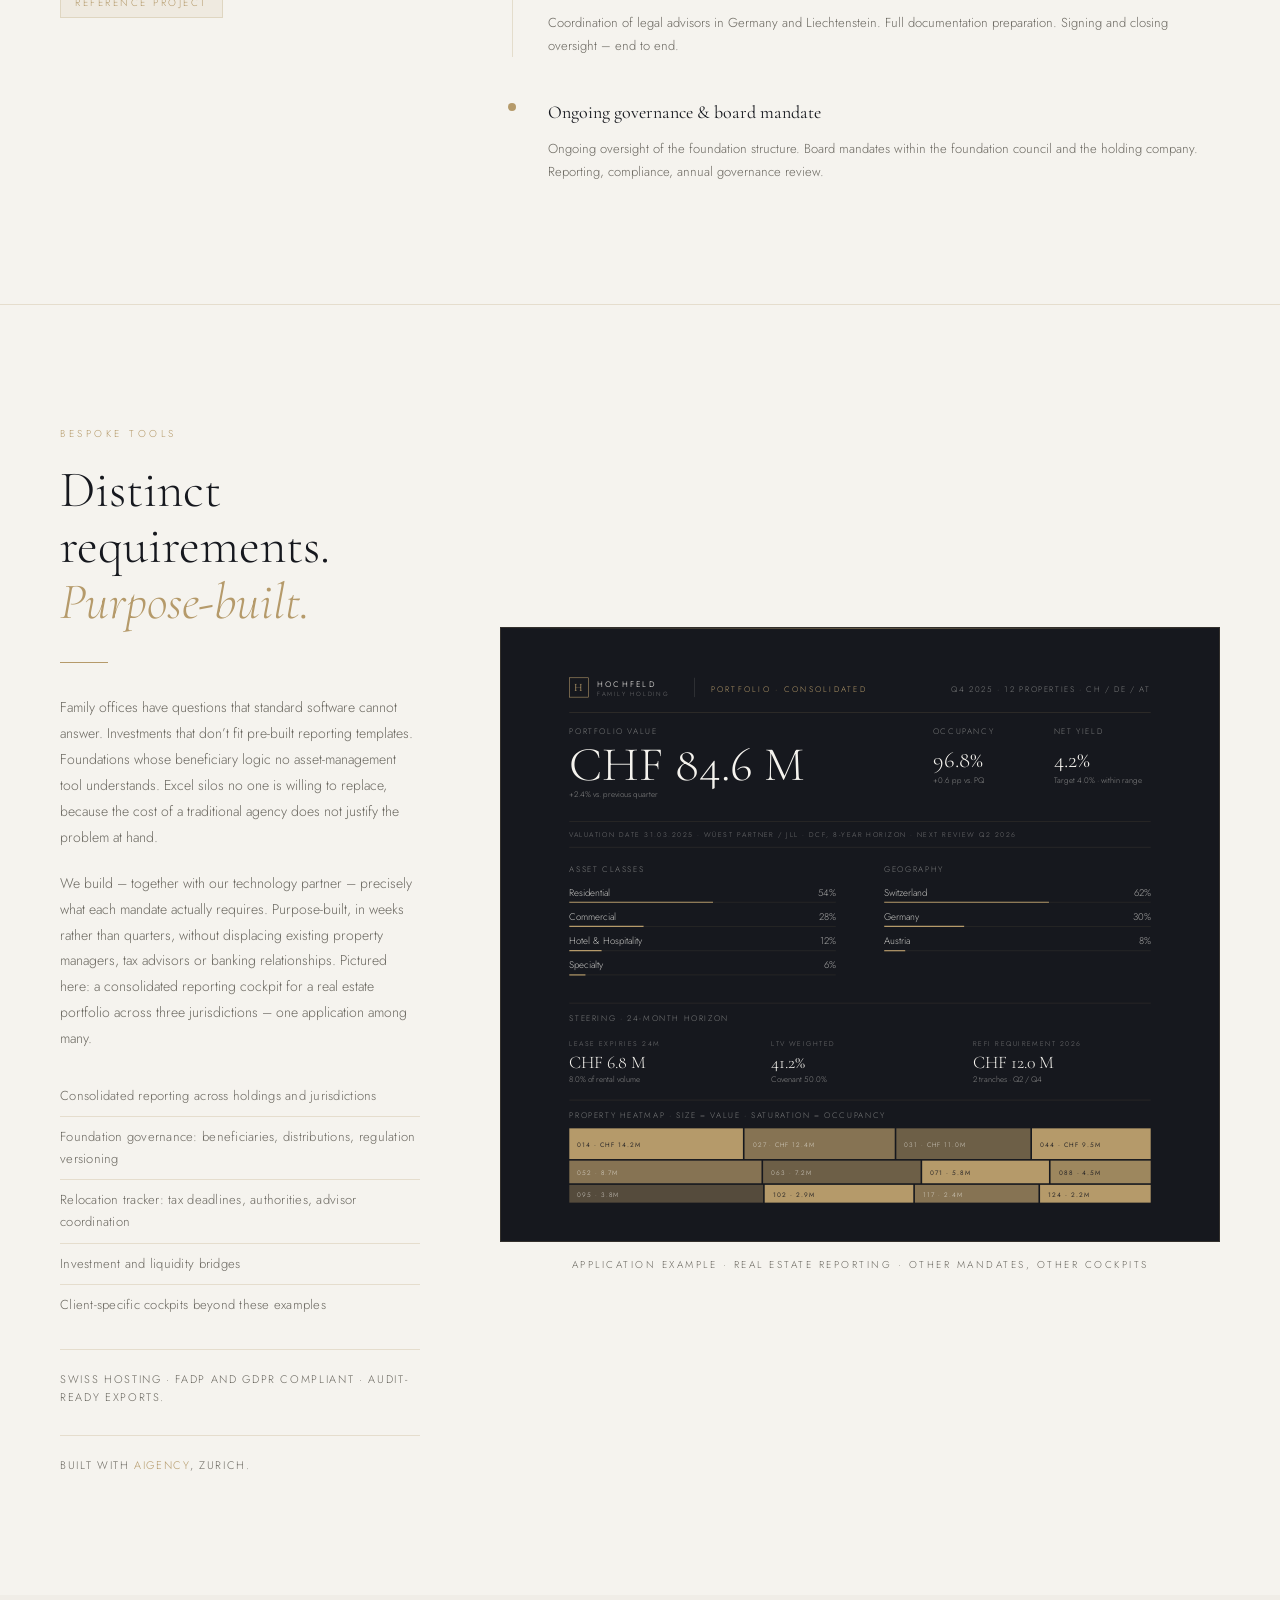
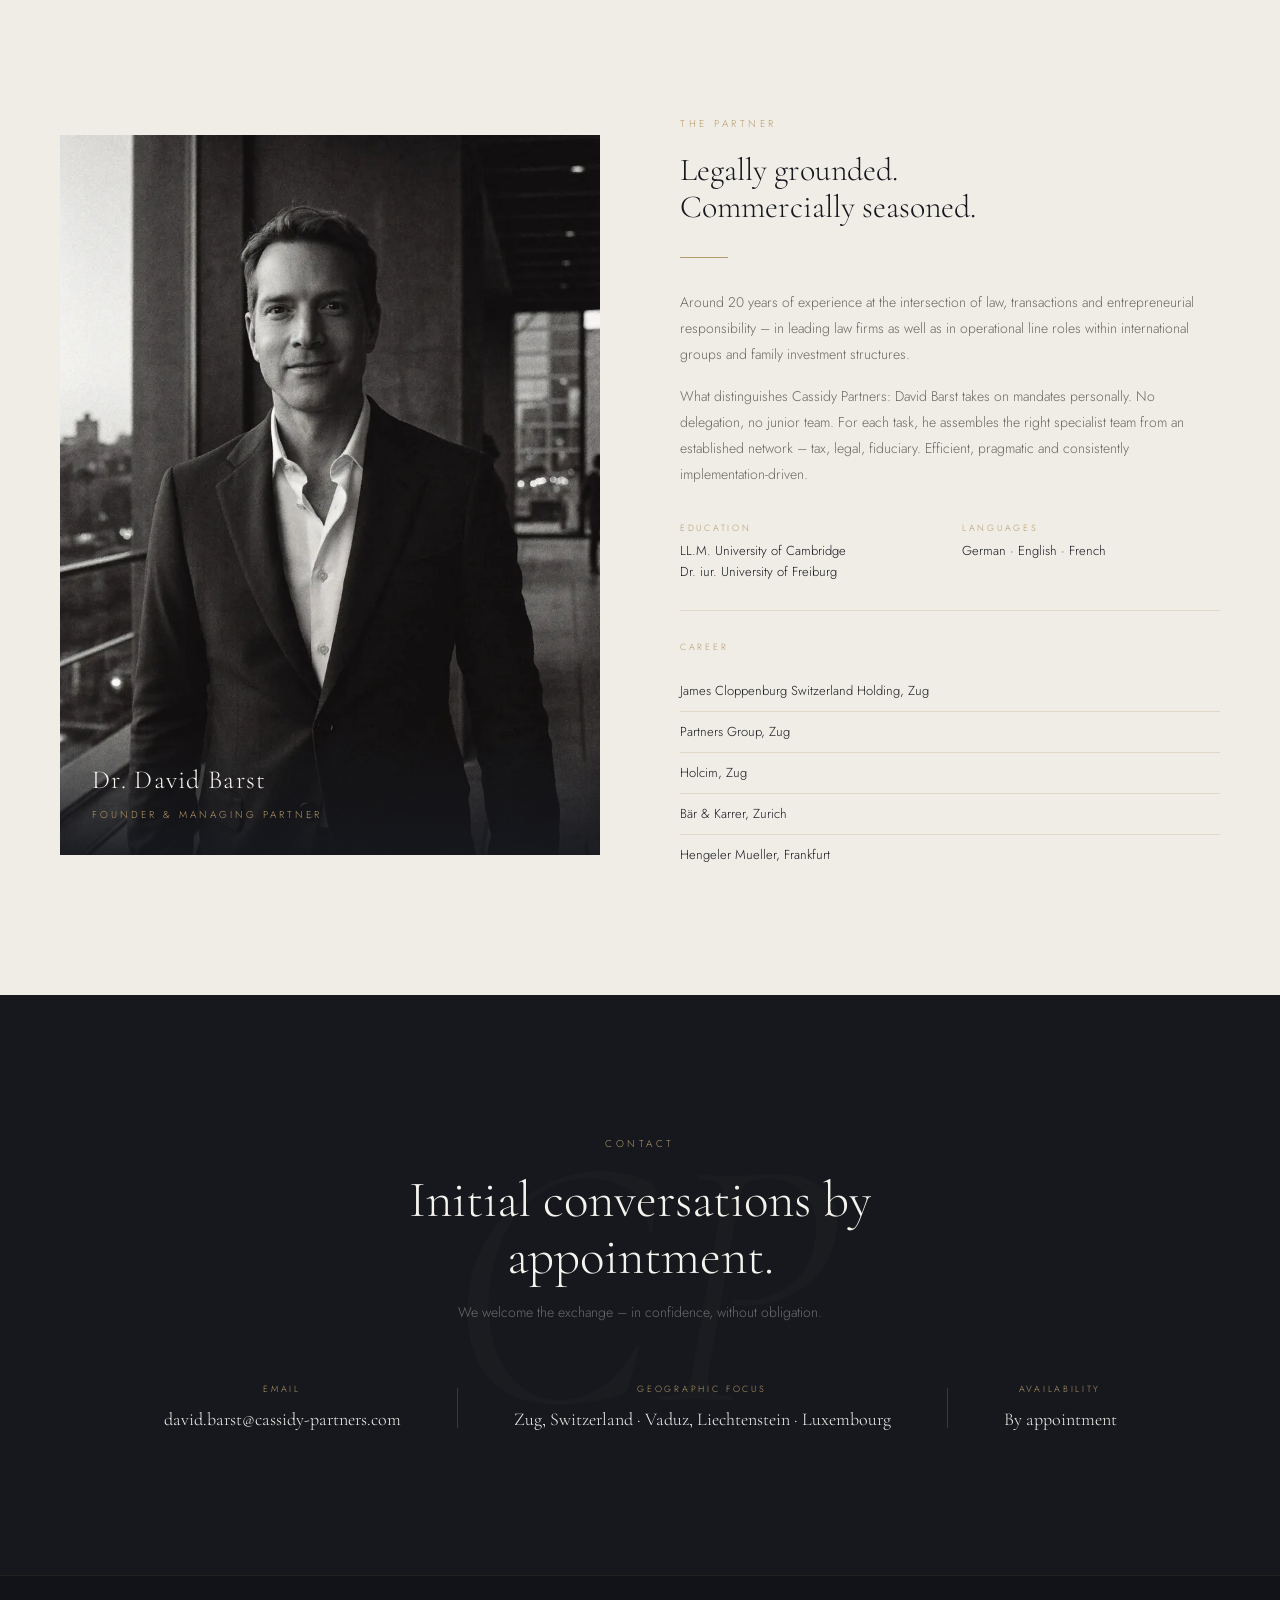
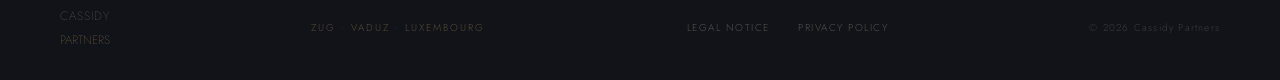
==== commit 04e90643: "Pre-live polish: EN footer legal links + tone-aligned micro fixes" ====
--- a/index-en.html
+++ b/index-en.html
@@ -354,7 +354,7 @@
         <text x="633" y="665" class="cp-box-lbl">124 &middot; 2.2M</text>
       </svg>
     </div>
-    <div class="cockpit-caption">Use case &middot; Real estate reporting &middot; Other mandates, other cockpits</div>
+    <div class="cockpit-caption">Application example &middot; Real estate reporting &middot; Other mandates, other cockpits</div>
   </div>
 </section>
 
@@ -436,6 +436,10 @@
     <span class="l2">Partners</span>
   </a>
   <div class="footer-locs">Zug &middot; Vaduz &middot; Luxembourg</div>
+  <div class="footer-legal">
+    <a href="impressum.html" lang="de">Legal notice</a>
+    <a href="datenschutz.html" lang="de">Privacy policy</a>
+  </div>
   <div class="footer-copy">&copy; 2026 Cassidy Partners</div>
 </footer>
 
